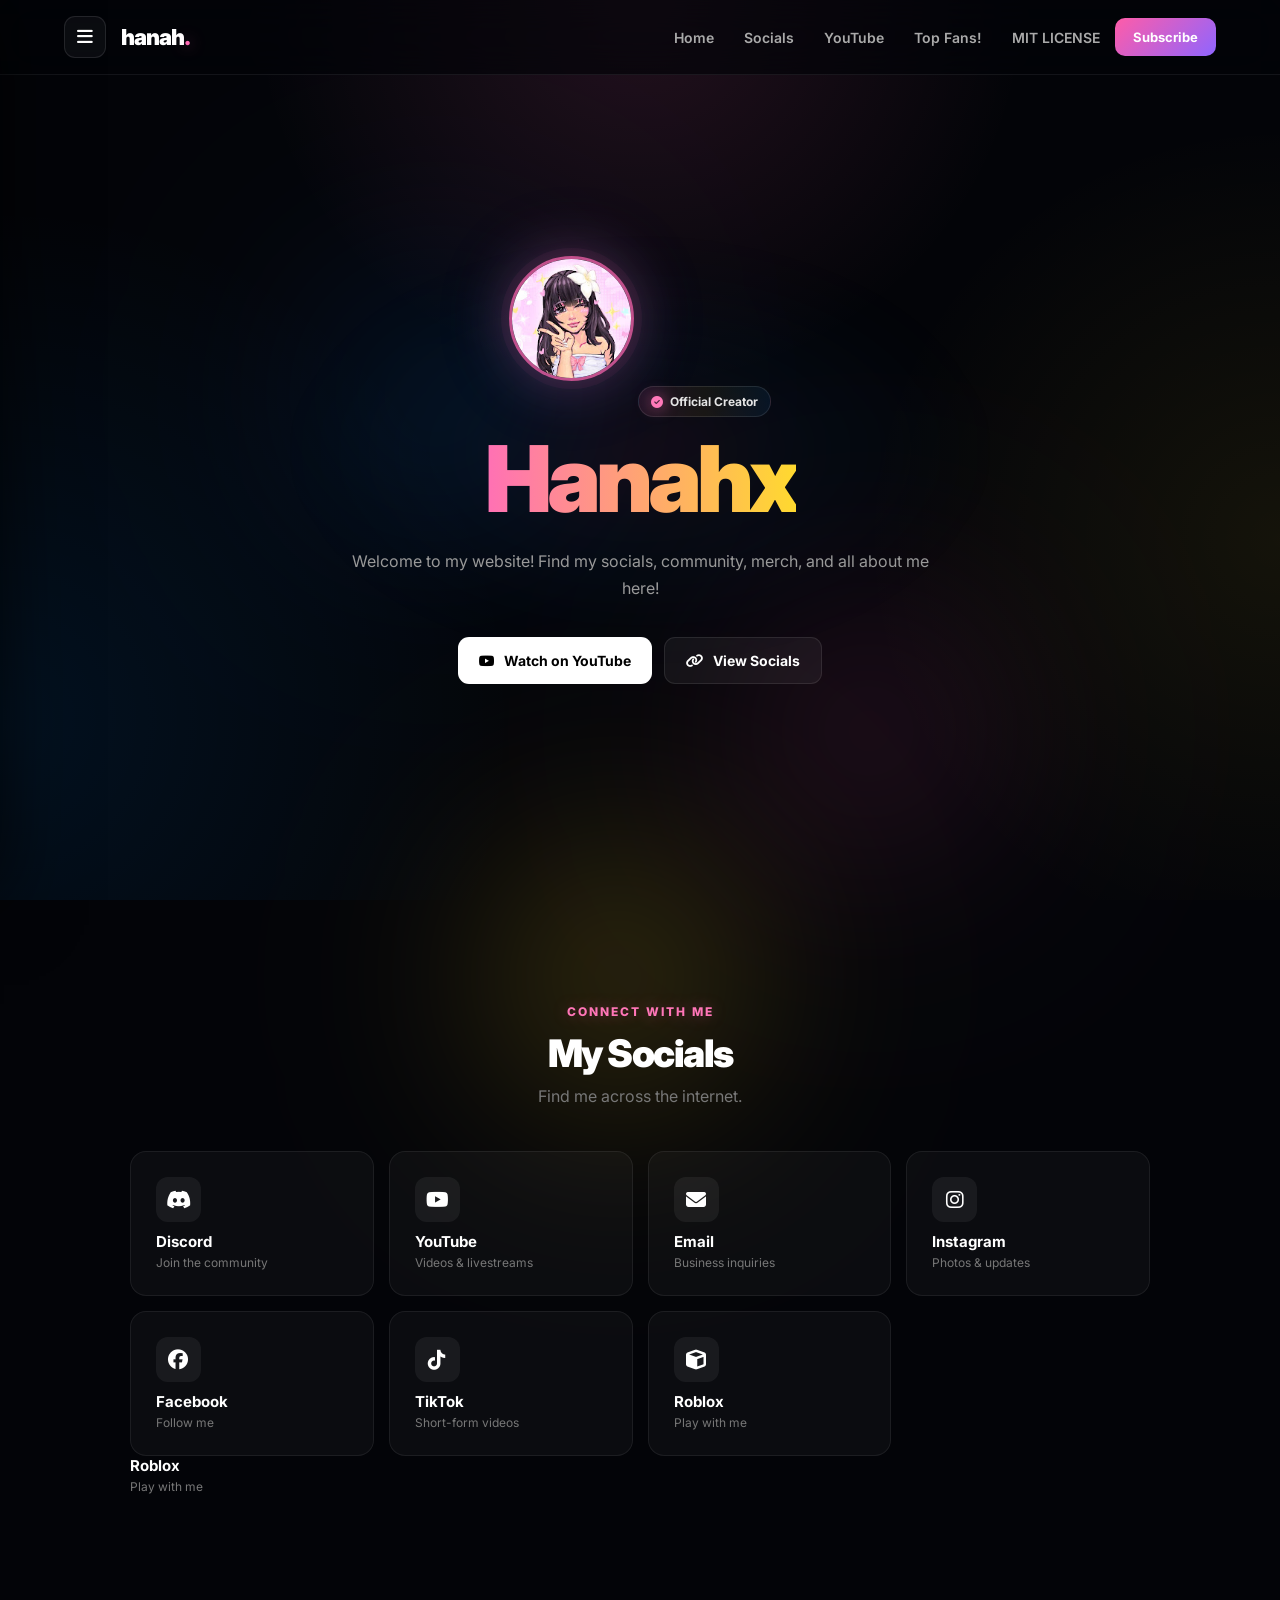
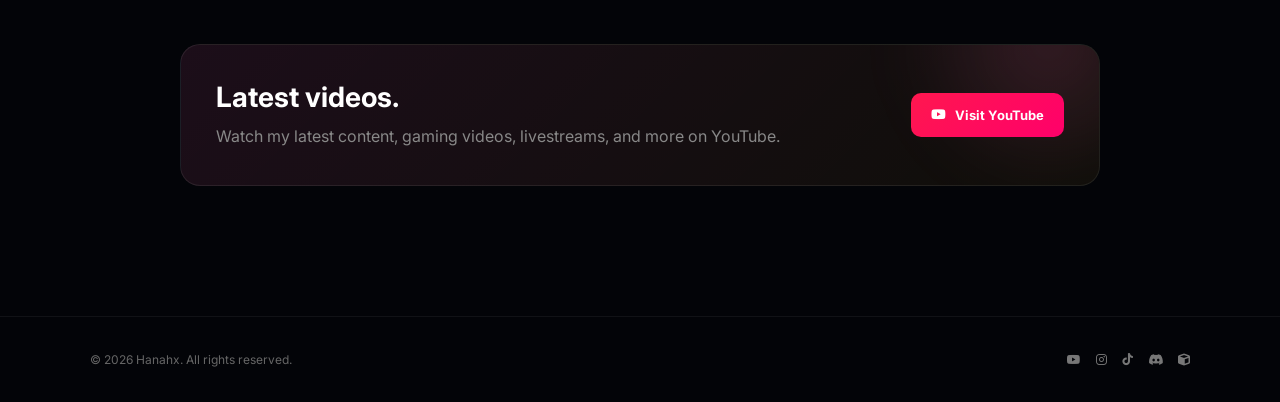
==== index.html @ cf58276e "Update index.html" ====
<!DOCTYPE html>
<html lang="en">
<head>
    <meta charset="UTF-8">
    <meta name="viewport" content="width=device-width, initial-scale=1.0">

    <title>Hanahx - Official Website</title>

    <!-- Font Awesome -->
    <link
        rel="stylesheet"
        href="https://cdnjs.cloudflare.com/ajax/libs/font-awesome/6.5.2/css/all.min.css"
    >

    <!-- Google Font -->
    <link rel="preconnect" href="https://fonts.googleapis.com">
    <link rel="preconnect" href="https://fonts.gstatic.com" crossorigin>

    <link
        href="https://fonts.googleapis.com/css2?family=Inter:wght@400;500;600;700;800;900&display=swap"
        rel="stylesheet"
    >

    <style>

        * {
            margin: 0;
            padding: 0;
            box-sizing: border-box;
        }

        html {
            scroll-behavior: smooth;
        }

        body {
            background: #030408;
            color: white;
            font-family: "Inter", Arial, sans-serif;
            overflow-x: hidden;
        }


        /* =========================================================
           ANIMATED COLOR BACKGROUND
        ========================================================= */

        body::before {
            content: "";
            position: fixed;
            inset: 0;
            z-index: -10;

            background:
                radial-gradient(
                    circle at 50% 0%,
                    rgba(255, 105, 180, 0.13),
                    transparent 35%
                ),
                radial-gradient(
                    circle at 0% 80%,
                    rgba(0, 140, 255, 0.10),
                    transparent 35%
                ),
                radial-gradient(
                    circle at 100% 60%,
                    rgba(255, 220, 40, 0.07),
                    transparent 30%
                ),
                #030408;
        }


        /* Moving ambient lights */

        .color-orb {
            position: fixed;
            width: 420px;
            height: 420px;

            border-radius: 50%;

            pointer-events: none;

            filter: blur(90px);

            opacity: 0.24;

            z-index: -5;

            mix-blend-mode: screen;

            will-change: transform;
        }


        .sakura-orb {
            background:
                radial-gradient(
                    circle,
                    rgba(255, 105, 180, 0.95),
                    rgba(255, 70, 160, 0.35),
                    transparent 70%
                );
        }


        .yellow-orb {
            background:
                radial-gradient(
                    circle,
                    rgba(255, 230, 55, 0.95),
                    rgba(255, 190, 0, 0.35),
                    transparent 70%
                );
        }


        .blue-orb {
            background:
                radial-gradient(
                    circle,
                    rgba(30, 150, 255, 0.95),
                    rgba(0, 90, 255, 0.35),
                    transparent 70%
                );
        }


        /* Fine grain */

        body::after {
            content: "";

            position: fixed;
            inset: 0;

            pointer-events: none;

            z-index: 999;

            opacity: 0.045;

            background-image:
                url("data:image/svg+xml,%3Csvg viewBox='0 0 200 200' xmlns='http://www.w3.org/2000/svg'%3E%3Cfilter id='noise'%3E%3CfeTurbulence type='fractalNoise' baseFrequency='.9' numOctaves='4' stitchTiles='stitch'/%3E%3C/filter%3E%3Crect width='100%25' height='100%25' filter='url(%23noise)' opacity='.035'/%3E%3C/svg%3E");
        }


        /* =========================================================
           NAVBAR
        ========================================================= */

        .navbar {
            position: fixed;

            top: 0;
            left: 0;

            width: 100%;
            height: 75px;

            display: flex;
            align-items: center;

            gap: 15px;

            padding: 0 5%;

            background: rgba(3, 4, 8, 0.66);

            backdrop-filter: blur(20px);
            -webkit-backdrop-filter: blur(20px);

            border-bottom: 1px solid rgba(255,255,255,0.07);

            z-index: 100;
        }


        .logo {
            font-size: 22px;

            font-weight: 900;

            letter-spacing: -1px;
        }


        .logo span {
            color: #ff69b4;

            text-shadow:
                0 0 15px rgba(255,105,180,0.8);
        }


        .nav-links {
            display: flex;

            gap: 30px;

            list-style: none;

            margin-left: auto;
        }


        .nav-links a {
            color: #aaa;

            text-decoration: none;

            font-size: 14px;

            font-weight: 600;

            transition: 0.25s ease;
        }


        .nav-links a:hover {
            color: white;

            text-shadow:
                0 0 15px rgba(255,255,255,0.35);
        }


        .nav-button {
            padding: 11px 18px;

            border-radius: 10px;

            background:
                linear-gradient(
                    135deg,
                    #ff5ca8,
                    #8f65ff,
                    #249cff
                );

            background-size: 200% 200%;

            color: white;

            text-decoration: none;

            font-size: 13px;

            font-weight: 700;

            transition: 0.3s ease;

            animation: buttonGradient 6s ease infinite;
        }


        .nav-button:hover {
            transform: translateY(-2px) scale(1.02);

            box-shadow:
                0 10px 35px rgba(255,105,180,0.22),
                0 0 25px rgba(40,150,255,0.15);
        }


        @keyframes buttonGradient {

            0% {
                background-position: 0% 50%;
            }

            50% {
                background-position: 100% 50%;
            }

            100% {
                background-position: 0% 50%;
            }

        }


        /* =========================================================
           MENU BUTTON
        ========================================================= */

        .menu-button {
            display: flex !important;

            align-items: center;
            justify-content: center;

            flex: 0 0 42px;

            width: 42px;
            height: 42px;

            padding: 0;

            border: 1px solid rgba(255,255,255,0.10);

            border-radius: 11px;

            background: rgba(255,255,255,0.045);

            color: white;

            cursor: pointer;

            font-size: 18px;

            transition: 0.25s ease;

            z-index: 101;
        }


        .menu-button:hover {
            background: rgba(255,105,180,0.12);

            border-color: rgba(255,105,180,0.45);

            color: #ff9acb;

            transform: translateY(-1px);
        }


        .menu-button:active {
            transform: scale(0.94);
        }


        /* =========================================================
           SIDEBAR
        ========================================================= */

        .sidebar-overlay {
            position: fixed;

            inset: 0;

            background: rgba(0,0,0,0.72);

            backdrop-filter: blur(7px);
            -webkit-backdrop-filter: blur(7px);

            opacity: 0;

            visibility: hidden;

            pointer-events: none;

            transition:
                opacity 0.3s ease,
                visibility 0.3s ease;

            z-index: 1000;
        }


        .sidebar-overlay.active {
            opacity: 1;

            visibility: visible;

            pointer-events: auto;
        }


        .sidebar {
            position: fixed;

            top: 0;
            left: 0;

            width: min(320px, 85vw);

            height: 100vh;
            height: 100dvh;

            padding: 24px 20px;

            background:
                radial-gradient(
                    circle at 0% 0%,
                    rgba(255,105,180,0.15),
                    transparent 32%
                ),
                radial-gradient(
                    circle at 100% 100%,
                    rgba(0,140,255,0.08),
                    transparent 35%
                ),
                #07080d;

            border-right: 1px solid rgba(255,105,180,0.20);

            box-shadow:
                20px 0 70px rgba(0,0,0,0.65);

            transform: translateX(-105%);

            transition:
                transform 0.35s cubic-bezier(.77,0,.18,1);

            z-index: 1001;

            display: flex;

            flex-direction: column;

            overflow-y: auto;
        }


        .sidebar.active {
            transform: translateX(0);
        }


        .sidebar-header {
            display: flex;

            align-items: center;

            justify-content: space-between;

            padding-bottom: 22px;

            border-bottom:
                1px solid rgba(255,255,255,0.07);
        }


        .sidebar-logo {
            font-size: 22px;

            font-weight: 900;

            letter-spacing: -1px;
        }


        .sidebar-logo span {
            color: #ff69b4;
        }


        .sidebar-close {
            width: 40px;
            height: 40px;

            border:
                1px solid rgba(255,255,255,0.08);

            border-radius: 10px;

            background:
                rgba(255,255,255,0.05);

            color: white;

            font-size: 17px;

            cursor: pointer;

            transition: 0.25s ease;
        }


        .sidebar-close:hover {
            background:
                rgba(255,70,120,0.12);

            border-color:
                rgba(255,105,180,0.35);

            color: #ff8fc5;
        }


        .sidebar-links {
            display: flex;

            flex-direction: column;

            gap: 8px;

            margin-top: 25px;
        }


        .sidebar-links a {
            display: flex;

            align-items: center;

            gap: 14px;

            padding: 14px 15px;

            border-radius: 11px;

            color: #aaa;

            text-decoration: none;

            font-size: 14px;

            font-weight: 600;

            transition: 0.25s ease;
        }


        .sidebar-links a i {
            width: 20px;

            text-align: center;

            transition: 0.25s ease;
        }


        .sidebar-links a:hover {
            color: white;

            background:
                linear-gradient(
                    90deg,
                    rgba(255,105,180,0.12),
                    rgba(30,150,255,0.07)
                );

            transform: translateX(4px);
        }


        .sidebar-links a:hover i {
            color: #ff79b9;

            transform: scale(1.1);
        }


        .sidebar-subscribe {
            margin-top: auto;

            display: flex;

            align-items: center;

            justify-content: center;

            gap: 9px;

            padding: 13px;

            border-radius: 11px;

            background:
                linear-gradient(
                    135deg,
                    #ff5ca8,
                    #8d65ff,
                    #249cff
                );

            background-size: 200% 200%;

            color: white;

            text-decoration: none;

            font-size: 13px;

            font-weight: 700;

            transition: 0.25s ease;

            animation: buttonGradient 6s ease infinite;
        }


        .sidebar-subscribe:hover {
            transform: translateY(-2px);

            box-shadow:
                0 10px 30px rgba(255,105,180,0.2);
        }


        /* =========================================================
           HERO
        ========================================================= */

        .hero {
            min-height: 100vh;

            display: flex;

            align-items: center;

            justify-content: center;

            text-align: center;

            padding: 120px 20px 80px;

            position: relative;

            overflow: hidden;
        }


        .hero::before {
            content: "";

            position: absolute;

            width: 700px;
            height: 400px;

            left: 50%;
            top: 50%;

            transform: translate(-50%, -50%);

            background:
                radial-gradient(
                    ellipse,
                    rgba(255,105,180,0.07),
                    rgba(30,150,255,0.04),
                    transparent 70%
                );

            filter: blur(30px);

            pointer-events: none;
        }


        .hero-content {
            max-width: 850px;

            animation:
                fadeUp 1s ease forwards;

            position: relative;

            z-index: 2;
        }


        .profile {
            width: 125px;
            height: 125px;

            border-radius: 50%;

            object-fit: cover;

            border:
                3px solid rgba(255,105,180,0.75);

            box-shadow:
                0 0 0 8px rgba(255,105,180,0.05),
                0 0 55px rgba(255,105,180,0.30),
                0 0 90px rgba(30,150,255,0.12);

            margin-bottom: 25px;

            transition:
                border-color 1s ease,
                box-shadow 1s ease;
        }


        .profile:hover {
            border-color: #ff9aca;

            box-shadow:
                0 0 0 8px rgba(255,105,180,0.07),
                0 0 75px rgba(255,105,180,0.42),
                0 0 100px rgba(30,150,255,0.20);
        }


        .verified {
            display: inline-flex;

            align-items: center;

            gap: 7px;

            padding: 7px 12px;

            border-radius: 999px;

            background:
                linear-gradient(
                    90deg,
                    rgba(255,105,180,0.09),
                    rgba(255,220,50,0.06),
                    rgba(30,150,255,0.08)
                );

            border:
                1px solid rgba(255,255,255,0.10);

            color: #e5e5e5;

            font-size: 12px;

            font-weight: 700;

            margin-bottom: 18px;
        }


        .verified i {
            color: #ff79b9;

            text-shadow:
                0 0 15px rgba(255,105,180,0.7);
        }


        .hero h1 {
            font-size:
                clamp(48px, 8vw, 92px);

            line-height: 0.95;

            font-weight: 900;

            letter-spacing: -5px;

            margin-bottom: 25px;
        }


        .hero h1 span {
            background:
                linear-gradient(
                    90deg,
                    #ff70b5,
                    #ffd92f,
                    #39aaff,
                    #ff70b5
                );

            background-size: 300% 100%;

            -webkit-background-clip: text;

            background-clip: text;

            color: transparent;

            animation:
                rainbowFlow 7s ease-in-out infinite;
        }


        @keyframes rainbowFlow {

            0% {
                background-position: 0% 50%;
            }

            50% {
                background-position: 100% 50%;
            }

            100% {
                background-position: 0% 50%;
            }

        }


        .hero p {
            color: #999;

            max-width: 600px;

            margin: auto;

            font-size: 16px;

            line-height: 1.7;
        }


        .hero-buttons {
            margin-top: 35px;

            display: flex;

            justify-content: center;

            gap: 12px;

            flex-wrap: wrap;
        }


        .primary-button,
        .secondary-button {
            display: inline-flex;

            align-items: center;

            gap: 9px;

            padding: 14px 21px;

            border-radius: 11px;

            text-decoration: none;

            font-size: 14px;

            font-weight: 700;

            transition: 0.3s ease;
        }


        .primary-button {
            background: white;

            color: black;
        }


        .primary-button:hover {
            transform: translateY(-3px);

            box-shadow:
                0 15px 35px rgba(255,255,255,0.12);
        }


        .secondary-button {
            background:
                rgba(255,255,255,0.05);

            color: white;

            border:
                1px solid rgba(255,255,255,0.09);
        }


        .secondary-button:hover {
            background:
                linear-gradient(
                    90deg,
                    rgba(255,105,180,0.10),
                    rgba(30,150,255,0.08)
                );

            border-color:
                rgba(255,255,255,0.16);

            transform: translateY(-3px);
        }


        /* =========================================================
           SOCIAL SECTION
        ========================================================= */

        .social-section {
            padding: 100px 7% 130px;

            max-width: 1200px;

            margin: auto;
        }


        .section-header {
            text-align: center;

            margin-bottom: 45px;
        }


        .section-header small {
            color: #ff76b8;

            font-size: 12px;

            font-weight: 800;

            letter-spacing: 2px;

            text-shadow:
                0 0 15px rgba(255,105,180,0.35);
        }


        .section-header h2 {
            margin-top: 10px;

            font-size: 38px;

            font-weight: 900;

            letter-spacing: -1.5px;
        }


        .section-header p {
            color: #777;

            margin-top: 10px;
        }


        .social-grid {
            display: grid;

            grid-template-columns:
                repeat(4, 1fr);

            gap: 15px;
        }


        .social-card {
            --card-color:
                rgba(255,105,180,0.7);

            position: relative;

            padding: 25px;

            min-height: 145px;

            display: flex;

            flex-direction: column;

            justify-content: space-between;

            text-decoration: none;

            color: white;

            background:
                rgba(255,255,255,0.035);

            border:
                1px solid rgba(255,255,255,0.07);

            border-radius: 16px;

            overflow: hidden;

            transition:
                transform 0.3s ease,
                border-color 0.3s ease,
                background 0.3s ease;
        }


        /* Individual card colors */

        .social-card:nth-child(1) {
            --card-color:
                rgba(88,101,242,0.8);
        }


        .social-card:nth-child(2) {
            --card-color:
                rgba(255,60,80,0.8);
        }


        .social-card:nth-child(3) {
            --card-color:
                rgba(255,220,50,0.8);
        }


        .social-card:nth-child(4) {
            --card-color:
                rgba(255,105,180,0.85);
        }


        .social-card:nth-child(5) {
            --card-color:
                rgba(40,130,255,0.85);
        }


        .social-card:nth-child(6) {
            --card-color:
                rgba(255,220,45,0.85);
        }


        .social-card:nth-child(7) {
            --card-color:
                rgba(30,150,255,0.85);
        }


        .social-card::before {
            content: "";

            position: absolute;

            width: 180px;
            height: 180px;

            right: -70px;
            bottom: -90px;

            background:
                radial-gradient(
                    circle,
                    var(--card-color),
                    transparent 70%
                );

            filter: blur(45px);

            opacity: 0;

            transition:
                opacity 0.45s ease,
                transform 0.45s ease;
        }


        .social-card:hover {
            transform: translateY(-7px);

            border-color:
                var(--card-color);

            background:
                rgba(255,255,255,0.055);

            box-shadow:
                0 15px 45px rgba(0,0,0,0.20);
        }


        .social-card:hover::before {
            opacity: 0.42;

            transform:
                scale(1.25)
                translate(-10px,-10px);
        }


        .social-icon {
            position: relative;

            z-index: 2;

            width: 45px;
            height: 45px;

            display: flex;

            align-items: center;

            justify-content: center;

            border-radius: 12px;

            background:
                rgba(255,255,255,0.06);

            font-size: 20px;

            transition:
                0.3s ease;
        }


        .social-card:hover .social-icon {
            background:
                var(--card-color);

            box-shadow:
                0 0 25px var(--card-color);

            transform: scale(1.06);
        }


        .social-info {
            position: relative;

            z-index: 2;
        }


        .social-info h3 {
            font-size: 15px;

            margin-bottom: 4px;
        }


        .social-info p {
            color: #777;

            font-size: 12px;
        }


        /* =========================================================
           YOUTUBE
        ========================================================= */

        .youtube-section {
            max-width: 1100px;

            margin: 0 auto;

            padding: 20px 7% 130px;
        }


        .youtube-box {
            position: relative;

            overflow: hidden;

            display: flex;

            align-items: center;

            justify-content: space-between;

            gap: 30px;

            padding: 35px;

            border-radius: 20px;

            background:
                linear-gradient(
                    135deg,
                    rgba(255,105,180,0.10),
                    rgba(255,220,40,0.05),
                    rgba(30,150,255,0.10),
                    rgba(255,255,255,0.025)
                );

            background-size: 300% 300%;

            border:
                1px solid rgba(255,255,255,0.08);

            animation:
                boxGradient 10s ease infinite;
        }


        @keyframes boxGradient {

            0% {
                background-position: 0% 50%;
            }

            50% {
                background-position: 100% 50%;
            }

            100% {
                background-position: 0% 50%;
            }

        }


        .youtube-box::before {
            content: "";

            position: absolute;

            width: 300px;
            height: 300px;

            right: -100px;
            top: -150px;

            background:
                radial-gradient(
                    circle,
                    rgba(255,105,180,0.16),
                    transparent 70%
                );

            filter: blur(30px);

            pointer-events: none;
        }


        .youtube-content {
            position: relative;

            z-index: 2;
        }


        .youtube-content h2 {
            font-size: 28px;

            margin-bottom: 10px;
        }


        .youtube-content p {
            color: #888;

            line-height: 1.6;

            max-width: 600px;
        }


        .youtube-button {
            position: relative;

            z-index: 2;

            white-space: nowrap;

            display: inline-flex;

            align-items: center;

            gap: 9px;

            padding: 14px 20px;

            border-radius: 10px;

            background:
                linear-gradient(
                    135deg,
                    #ff174f,
                    #ff006a
                );

            color: white;

            text-decoration: none;

            font-weight: 700;

            font-size: 13px;

            transition: 0.3s ease;
        }


        .youtube-button:hover {
            transform: translateY(-3px);

            box-shadow:
                0 15px 35px rgba(255,0,80,0.25);
        }


        /* =========================================================
           FOOTER
        ========================================================= */

        footer {
            border-top:
                1px solid rgba(255,255,255,0.06);

            padding: 35px 7%;

            display: flex;

            align-items: center;

            justify-content: space-between;

            color: #666;

            font-size: 12px;
        }


        .footer-socials {
            display: flex;

            gap: 15px;
        }


        .footer-socials a {
            color: #777;

            text-decoration: none;

            transition: 0.2s ease;
        }


        .footer-socials a:hover {
            color: #ff8bc3;

            text-shadow:
                0 0 15px rgba(255,105,180,0.45);
        }


        /* =========================================================
           ANIMATIONS
        ========================================================= */

        @keyframes fadeUp {

            from {
                opacity: 0;

                transform:
                    translateY(30px);
            }

            to {
                opacity: 1;

                transform:
                    translateY(0);
            }

        }


        .social-card {
            animation:
                fadeUp 0.7s ease both;
        }


        .social-card:nth-child(1) {
            animation-delay: .05s;
        }

        .social-card:nth-child(2) {
            animation-delay: .10s;
        }

        .social-card:nth-child(3) {
            animation-delay: .15s;
        }

        .social-card:nth-child(4) {
            animation-delay: .20s;
        }

        .social-card:nth-child(5) {
            animation-delay: .25s;
        }

        .social-card:nth-child(6) {
            animation-delay: .30s;
        }

        .social-card:nth-child(7) {
            animation-delay: .35s;
        }


        /* =========================================================
           PC
        ========================================================= */

        @media (min-width: 851px) {

            .navbar {
                padding: 0 5%;
            }

            .menu-button {
                order: 1;
            }

            .navbar .logo {
                order: 2;
            }

            .navbar .nav-links {
                order: 3;
            }

            .navbar .nav-button {
                order: 4;
            }

        }


        /* =========================================================
           TABLET / IPAD
        ========================================================= */

        @media (max-width: 850px) {

            .navbar {
                padding: 0 20px;
            }

            .nav-links {
                display: none !important;
            }

            .navbar .nav-button {
                margin-left: auto;
            }

            .social-grid {
                grid-template-columns:
                    repeat(2, 1fr);
            }

            .youtube-box {
                flex-direction: column;

                align-items: flex-start;
            }

            .youtube-button {
                width: 100%;

                justify-content: center;
            }

        }


        /* =========================================================
           MOBILE
        ========================================================= */

        @media (max-width: 520px) {

            .navbar {
                padding: 0 15px;

                gap: 10px;
            }

            .menu-button {
                width: 40px;

                height: 40px;

                flex-basis: 40px;
            }

            .logo {
                font-size: 20px;
            }

            .hero {
                padding-left: 20px;

                padding-right: 20px;
            }

            .hero h1 {
                letter-spacing: -3px;
            }

            .social-section {
                padding-left: 20px;

                padding-right: 20px;
            }

            .social-grid {
                grid-template-columns: 1fr;
            }

            .youtube-section {
                padding-left: 20px;

                padding-right: 20px;
            }

            .youtube-box {
                padding: 25px;
            }

            footer {
                flex-direction: column;

                gap: 20px;

                text-align: center;
            }

            .color-orb {
                width: 280px;

                height: 280px;

                filter: blur(70px);

                opacity: 0.20;
            }

        }

    </style>
</head>


<body>


    <!-- =========================================================
         MOVING COLOR LIGHTS
    ========================================================== -->

    <div class="color-orb sakura-orb" id="sakuraOrb"></div>
    <div class="color-orb yellow-orb" id="yellowOrb"></div>
    <div class="color-orb blue-orb" id="blueOrb"></div>


    <!-- =========================================================
         SIDEBAR
    ========================================================== -->

    <div
        class="sidebar-overlay"
        id="sidebarOverlay">
    </div>


    <aside
        class="sidebar"
        id="sidebar">

        <div class="sidebar-header">

            <div class="sidebar-logo">
                hanah<span>.</span>
            </div>

            <button
                class="sidebar-close"
                id="sidebarClose"
                aria-label="Close menu">

                <i class="fa-solid fa-xmark"></i>

            </button>

        </div>


        <nav class="sidebar-links">

            <a href="#home">

                <i class="fa-solid fa-house"></i>

                <span>Home</span>

            </a>


            <a href="#socials">

                <i class="fa-solid fa-share-nodes"></i>

                <span>Socials</span>

            </a>


            <a href="#youtube">

                <i class="fa-brands fa-youtube"></i>

                <span>YouTube</span>

            </a>


            <a href="./Fans.html">

                <i class="fa-solid fa-heart"></i>

                <span>Top Fans!</span>

            </a>

        </nav>


        <a
            class="sidebar-subscribe"
            href="https://www.youtube.com/@HanahxYoutube"
            target="_blank">

            <i class="fa-brands fa-youtube"></i>

            Subscribe

        </a>

    </aside>


    <!-- =========================================================
         NAVBAR
    ========================================================== -->

    <nav class="navbar">

        <button
            class="menu-button"
            id="menuButton"
            aria-label="Open menu"
            aria-expanded="false">

            <i class="fa-solid fa-bars"></i>

        </button>


        <div class="logo">
            hanah<span>.</span>
        </div>


        <ul class="nav-links">

            <li>
                <a href="#home">
                    Home
                </a>
            </li>

            <li>
                <a href="#socials">
                    Socials
                </a>
            </li>

            <li>
                <a href="#youtube">
                    YouTube
                </a>
            </li>

            <li>
                <a href="./Fans.html">
                    Top Fans!
                </a>
            </li>

            <li>
                <a href="./luxor.html">
                    MIT LICENSE
                </a>
            </li>

        </ul>


        <a
            class="nav-button"
            href="https://www.youtube.com/@HanahxYoutube"
            target="_blank">

            Subscribe

        </a>

    </nav>


    <!-- =========================================================
         HERO
    ========================================================== -->

    <main id="home">

        <section class="hero">

            <div class="hero-content">

                <img
                    class="profile"
                    src="hanah-profile.jpg"
                    alt="Hanahx profile picture"
                >


                <div class="verified">

                    <i class="fa-solid fa-circle-check"></i>

                    Official Creator

                </div>


                <h1>

                    <span>Hanahx</span>

                </h1>


                <p>

                    ​​Welcome to my website! Find my socials, community, merch, and all about me here!

                </p>


                <div class="hero-buttons">

                    <a
                        class="primary-button"
                        href="https://www.youtube.com/@HanahxYoutube"
                        target="_blank">

                        <i class="fa-brands fa-youtube"></i>

                        Watch on YouTube

                    </a>


                    <a
                        class="secondary-button"
                        href="#socials">

                        <i class="fa-solid fa-link"></i>

                        View Socials

                    </a>

                </div>

            </div>

        </section>


        <!-- =====================================================
             SOCIALS
        ====================================================== -->

        <section
            class="social-section"
            id="socials">

            <div class="section-header">

                <small>
                    CONNECT WITH ME
                </small>


                <h2>
                    My Socials
                </h2>


                <p>
                    Find me across the internet.
                </p>

            </div>


            <div class="social-grid">


                <!-- DISCORD -->

                <a
                    class="social-card"
                    href="https://discord.gg/Hq4cXTWCWh"
                    target="_blank">

                    <div class="social-icon">

                        <i class="fa-brands fa-discord"></i>

                    </div>


                    <div class="social-info">

                        <h3>
                            Discord
                        </h3>

                        <p>
                            Join the community
                        </p>

                    </div>

                </a>


                <!-- YOUTUBE -->

                <a
                    class="social-card"
                    href="https://www.youtube.com/@HanahxYoutube"
                    target="_blank">

                    <div class="social-icon">

                        <i class="fa-brands fa-youtube"></i>

                    </div>


                    <div class="social-info">

                        <h3>
                            YouTube
                        </h3>

                        <p>
                            Videos & livestreams
                        </p>

                    </div>

                </a>


                <!-- EMAIL -->

                <a
                    class="social-card"
                    href="mailto:Hanahxyoutube@gmail.com">

                    <div class="social-icon">

                        <i class="fa-solid fa-envelope"></i>

                    </div>


                    <div class="social-info">

                        <h3>
                            Email
                        </h3>

                        <p>
                            Business inquiries
                        </p>

                    </div>

                </a>


                <!-- INSTAGRAM -->

                <a
                    class="social-card"
                    href="https://instagram.com/yourgirlhanahx"
                    target="_blank">

                    <div class="social-icon">

                        <i class="fa-brands fa-instagram"></i>

                    </div>


                    <div class="social-info">

                        <h3>
                            Instagram
                        </h3>

                        <p>
                            Photos & updates
                        </p>

                    </div>

                </a>


                <!-- FACEBOOK -->

                <a
                    class="social-card"
                    href="https://facebook.com/profile.php?id=100063737641222"
                    target="_blank">

                    <div class="social-icon">

                        <i class="fa-brands fa-facebook"></i>

                    </div>


                    <div class="social-info">

                        <h3>
                            Facebook
                        </h3>

                        <p>
                            Follow me
                        </p>

                    </div>

                </a>


                <!-- TIKTOK -->

                <a
                    class="social-card"
                    href="https://tiktok.com/@yourgirlhanahx"
                    target="_blank">

                    <div class="social-icon">

                        <i class="fa-brands fa-tiktok"></i>

                    </div>


                    <div class="social-info">

                        <h3>
                            TikTok
                        </h3>

                        <p>
                            Short-form videos
                        </p>

                    </div>

                </a>


                <!-- ROBLOX -->

                <a

                    class="social-card"

                    href="https://www.roblox.com/users/4418117813/profile"

                    target="_blank">

                    <div class="social-icon">

                        <i class="fa-solid fa-cube"></i>

                    </div>

                    <div class="social-info">

                        <h3>

                            Roblox

                        </h3>

                        <p>

                            Play with me

                        </p>

                    </div>

                </a>

            </div>

                    <div class="social-info">

                        <h3>
                            Roblox
                        </h3>

                        <p>
                            Play with me
                        </p>

                    </div>

                </a>


            </div>

        </section>


        <!-- =====================================================
             YOUTUBE
        ====================================================== -->

        <section
            class="youtube-section"
            id="youtube">

            <div class="youtube-box">

                <div class="youtube-content">

                    <h2>
                        Latest videos.
                    </h2>


                    <p>

                        Watch my latest content, gaming videos,
                        livestreams, and more on YouTube.

                    </p>

                </div>


                <a
                    class="youtube-button"
                    href="https://www.youtube.com/@HanahxYoutube"
                    target="_blank">

                    <i class="fa-brands fa-youtube"></i>

                    Visit YouTube

                </a>

            </div>

        </section>

    </main>


    <!-- =========================================================
         FOOTER
    ========================================================== -->

    <footer>

        <span>
            © 2026 Hanahx. All rights reserved.
        </span>


        <div class="footer-socials">

            <a
                href="https://www.youtube.com/@HanahxYoutube"
                target="_blank">

                <i class="fa-brands fa-youtube"></i>

            </a>


            <a
                href="https://instagram.com/yourgirlhanahx"
                target="_blank">

                <i class="fa-brands fa-instagram"></i>

            </a>


            <a
                href="https://tiktok.com/@yourgirlhanahx"
                target="_blank">

                <i class="fa-brands fa-tiktok"></i>

            </a>


            <a
                href="https://discord.gg/Hq4cXTWCWh"
                target="_blank">

                <i class="fa-brands fa-discord"></i>

            </a>


            <a
                href="https://roblox.com/users/4418117813/profile"
                target="_blank">

                <i class="fa-solid fa-cube"></i>

            </a>

        </div>

    </footer>


    <!-- =========================================================
         JAVASCRIPT
    ========================================================== -->

    <script>

        /* =====================================================
           SIDEBAR
        ====================================================== */

        const menuButton =
            document.getElementById("menuButton");

        const sidebar =
            document.getElementById("sidebar");

        const sidebarClose =
            document.getElementById("sidebarClose");

        const sidebarOverlay =
            document.getElementById("sidebarOverlay");


        function openSidebar() {

            sidebar.classList.add("active");

            sidebarOverlay.classList.add("active");

            menuButton.setAttribute(
                "aria-expanded",
                "true"
            );

            document.body.style.overflow = "hidden";

        }


        function closeSidebar() {

            sidebar.classList.remove("active");

            sidebarOverlay.classList.remove("active");

            menuButton.setAttribute(
                "aria-expanded",
                "false"
            );

            document.body.style.overflow = "";

        }


        menuButton.addEventListener(
            "click",
            openSidebar
        );


        sidebarClose.addEventListener(
            "click",
            closeSidebar
        );


        sidebarOverlay.addEventListener(
            "click",
            closeSidebar
        );


        document
            .querySelectorAll(".sidebar-links a")
            .forEach(link => {

                link.addEventListener(
                    "click",
                    closeSidebar
                );

            });


        document.addEventListener(
            "keydown",
            event => {

                if (event.key === "Escape") {

                    closeSidebar();

                }

            }
        );


        /* =====================================================
           MOVING COLOR ORBS
        ====================================================== */

        const sakura =
            document.getElementById("sakuraOrb");

        const yellow =
            document.getElementById("yellowOrb");

        const blue =
            document.getElementById("blueOrb");


        let time = 0;


        function animateColors() {

            time += 0.003;


            /* Sakura */

            const sakuraX =
                50 +
                Math.sin(time * 1.05) * 38;

            const sakuraY =
                30 +
                Math.cos(time * 0.8) * 27;


            sakura.style.left =
                sakuraX + "%";

            sakura.style.top =
                sakuraY + "%";


            /* Yellow */

            const yellowX =
                50 +
                Math.cos(time * 0.72 + 2) * 43;

            const yellowY =
                55 +
                Math.sin(time * 0.95 + 1) * 35;


            yellow.style.left =
                yellowX + "%";

            yellow.style.top =
                yellowY + "%";


            /* Blue */

            const blueX =
                50 +
                Math.sin(time * 0.62 + 4) * 42;

            const blueY =
                55 +
                Math.cos(time * 0.88 + 3) * 36;


            blue.style.left =
                blueX + "%";

            blue.style.top =
                blueY + "%";


            /*
                Subtle brightness changes while
                the colors travel around the page.
            */

            const sakuraBrightness =
                0.19 +
                Math.abs(Math.sin(time * 1.3)) * 0.16;

            const yellowBrightness =
                0.17 +
                Math.abs(Math.cos(time * 1.1)) * 0.15;

            const blueBrightness =
                0.19 +
                Math.abs(Math.sin(time * 0.9)) * 0.16;


            sakura.style.opacity =
                sakuraBrightness;

            yellow.style.opacity =
                yellowBrightness;

            blue.style.opacity =
                blueBrightness;


            requestAnimationFrame(
                animateColors
            );

        }


        animateColors();


        /* =====================================================
           MOUSE COLOR INTERACTION
        ====================================================== */

        let mouseX = 50;
        let mouseY = 50;


        document.addEventListener(
            "mousemove",
            event => {

                mouseX =
                    (event.clientX /
                    window.innerWidth) * 100;

                mouseY =
                    (event.clientY /
                    window.innerHeight) * 100;

            }
        );


        /*
            Very subtle movement toward the cursor.
            This makes the colors feel alive without
            following the cursor directly.
        */

        let cursorTime = 0;


        function cursorGlow() {

            cursorTime += 0.01;


            sakura.style.transform =
                `translate(
                    ${Math.sin(cursorTime) * 8}px,
                    ${Math.cos(cursorTime * 0.8) * 8}px
                )`;


            yellow.style.transform =
                `translate(
                    ${Math.cos(cursorTime * 0.7) * 10}px,
                    ${Math.sin(cursorTime * 0.9) * 10}px
                )`;


            blue.style.transform =
                `translate(
                    ${Math.sin(cursorTime * 0.6) * 12}px,
                    ${Math.cos(cursorTime * 0.75) * 12}px
                )`;


            requestAnimationFrame(
                cursorGlow
            );

        }


        cursorGlow();

    </script>

</body>
</html>
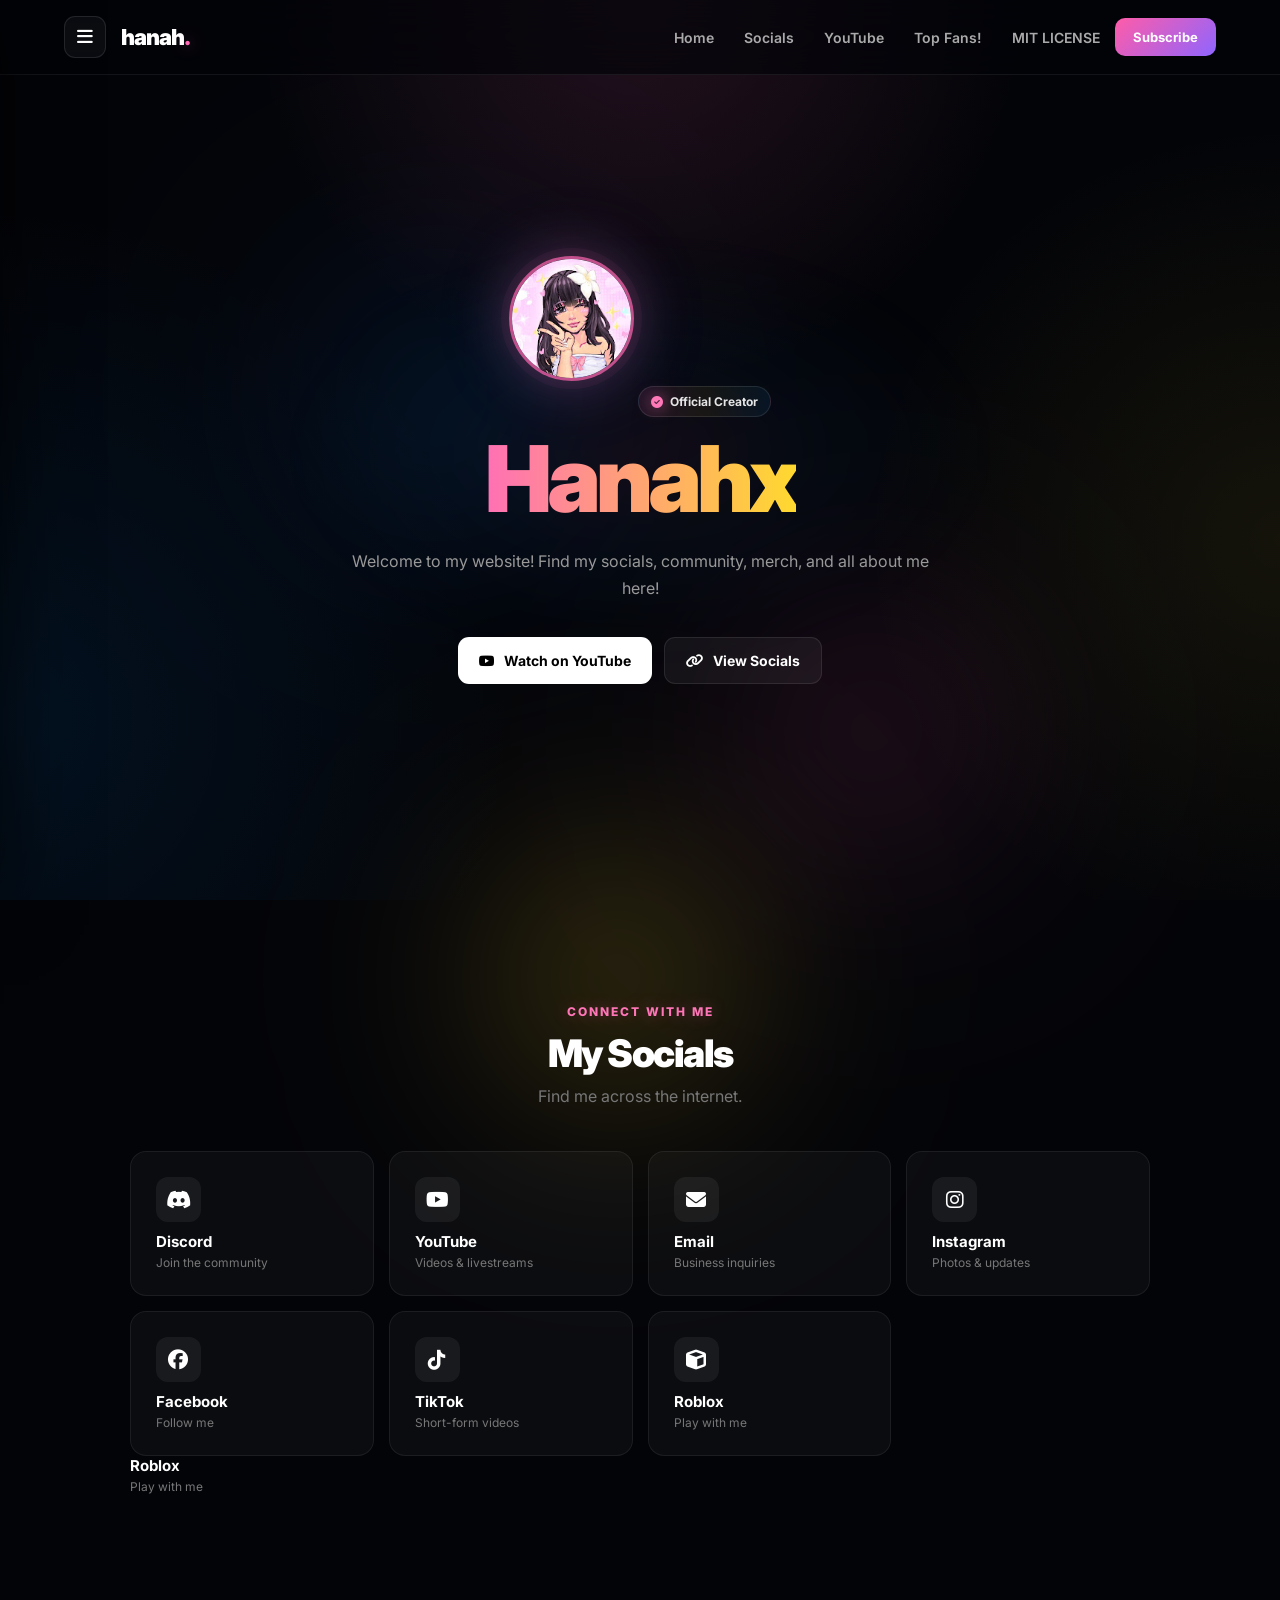
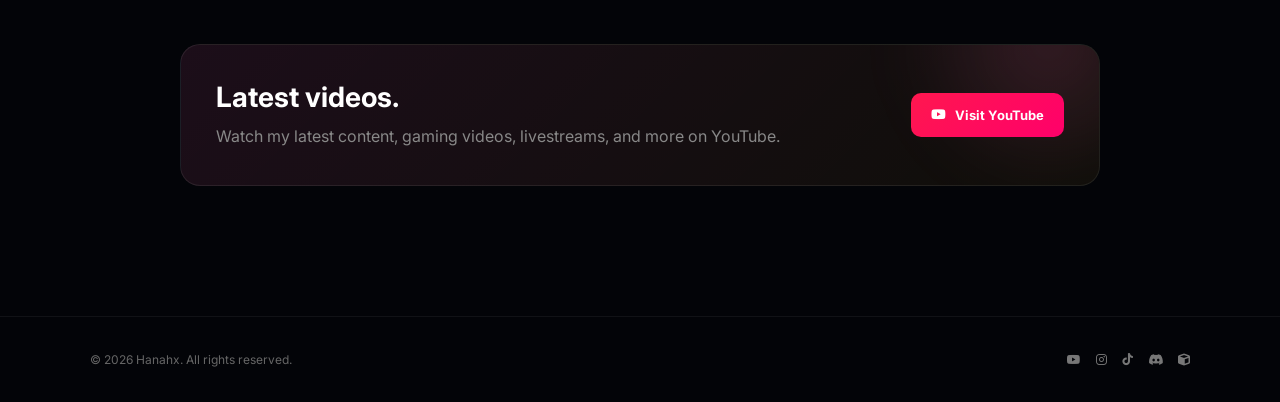
==== commit 08dc39d9: "Update index.html" ====
--- a/index.html
+++ b/index.html
@@ -1607,9 +1607,8 @@
                 <i class="fa-solid fa-heart"></i>
 
                 <span>Top Fans!</span>
-
             </a>
-
+<!-- MIT LICENSE --> <a href="./luxor.html"> <i class="fa-solid fa-scale-balanced"></i> <span>MIT License</span> </a>
         </nav>
 
 
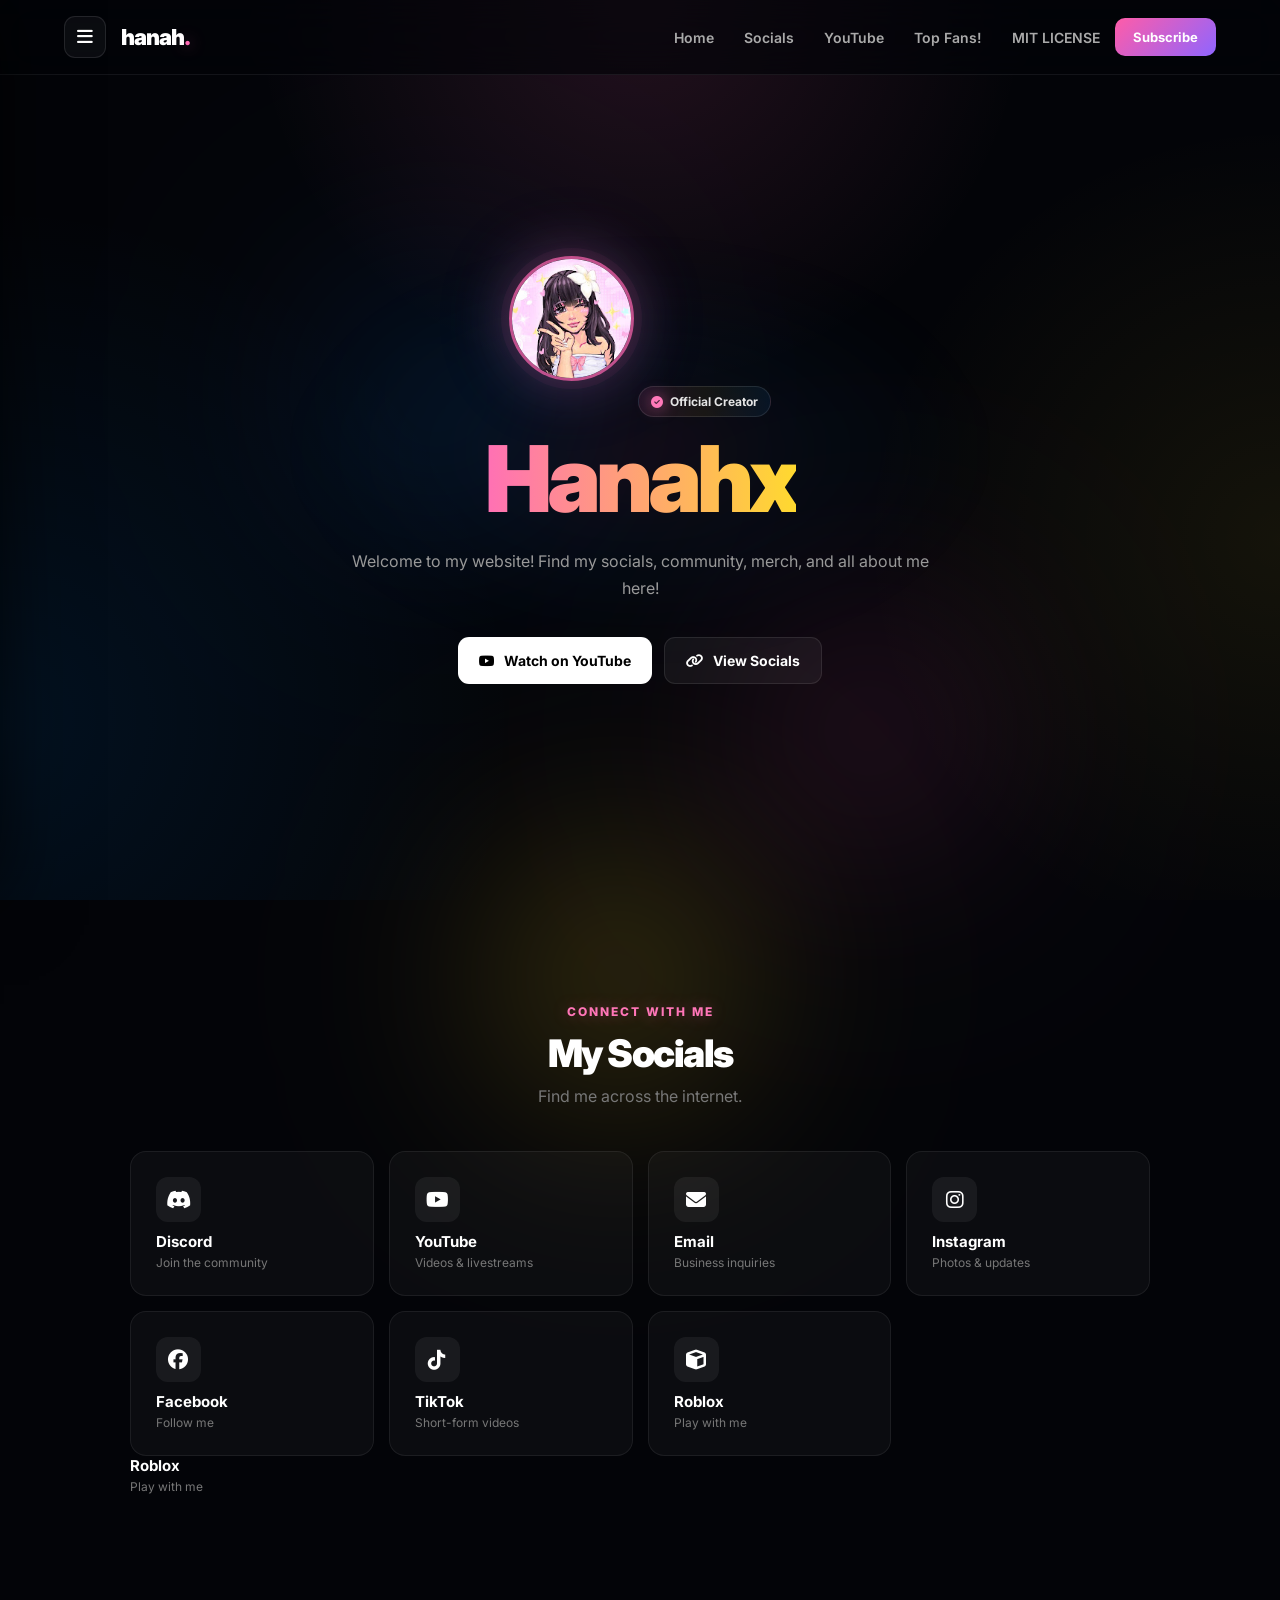
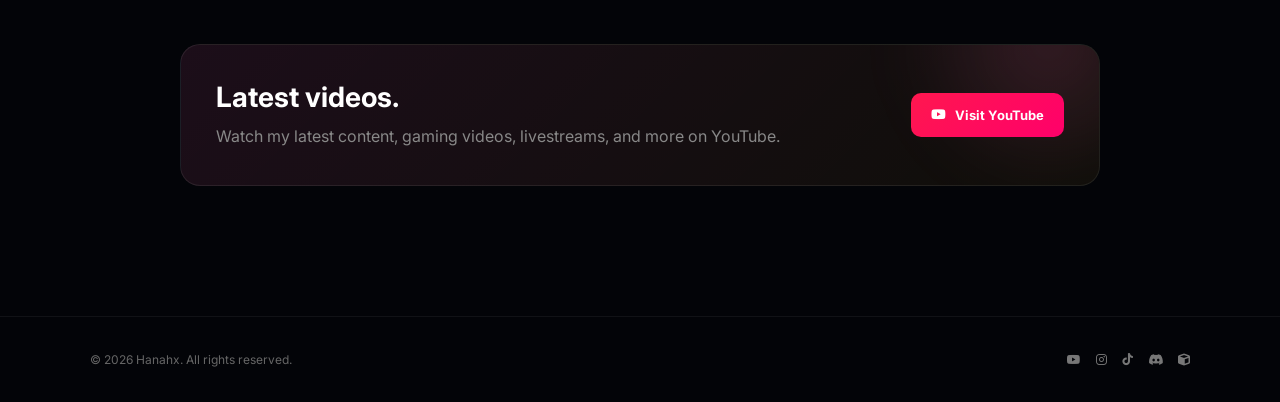
==== commit d875367b: "dsadas dsadas" ====
--- a/index.html
+++ b/index.html
@@ -6,7 +6,7 @@
 
     <title>Hanahx - Official Website</title>
 
-    <!-- Font Awesome -->
+    
     <link
         rel="stylesheet"
         href="https://cdnjs.cloudflare.com/ajax/libs/font-awesome/6.5.2/css/all.min.css"
@@ -41,9 +41,7 @@
         }
 
 
-        /* =========================================================
-           ANIMATED COLOR BACKGROUND
-        ========================================================= */
+        
 
         body::before {
             content: "";
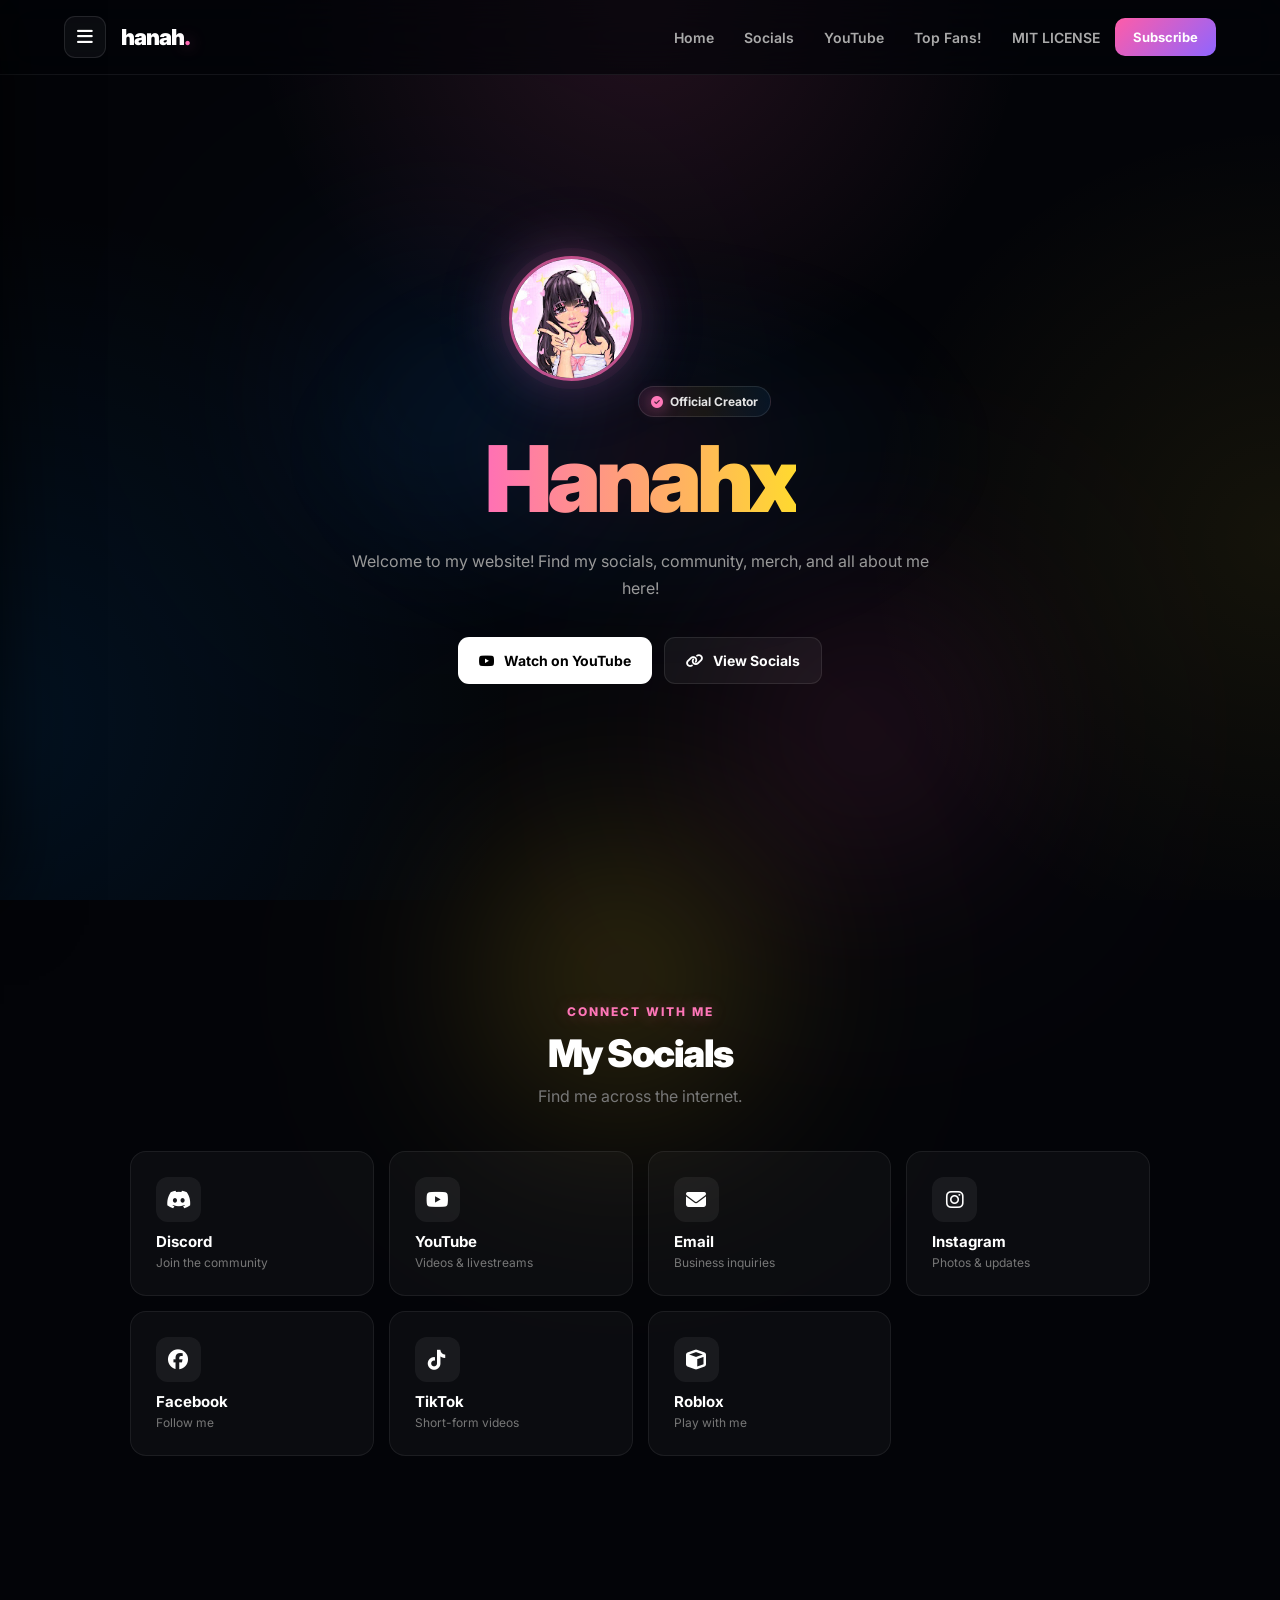
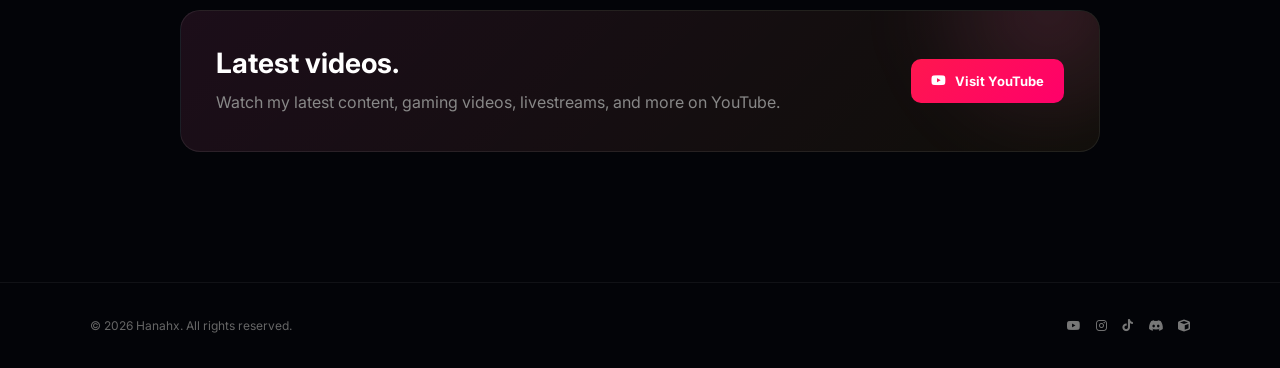
==== commit b3f7cec5: "Update index.html" ====
--- a/index.html
+++ b/index.html
@@ -2006,11 +2006,11 @@
                     <div class="social-info">
 
                         <h3>
-                            Roblox
+                            
                         </h3>
 
                         <p>
-                            Play with me
+                            
                         </p>
 
                     </div>
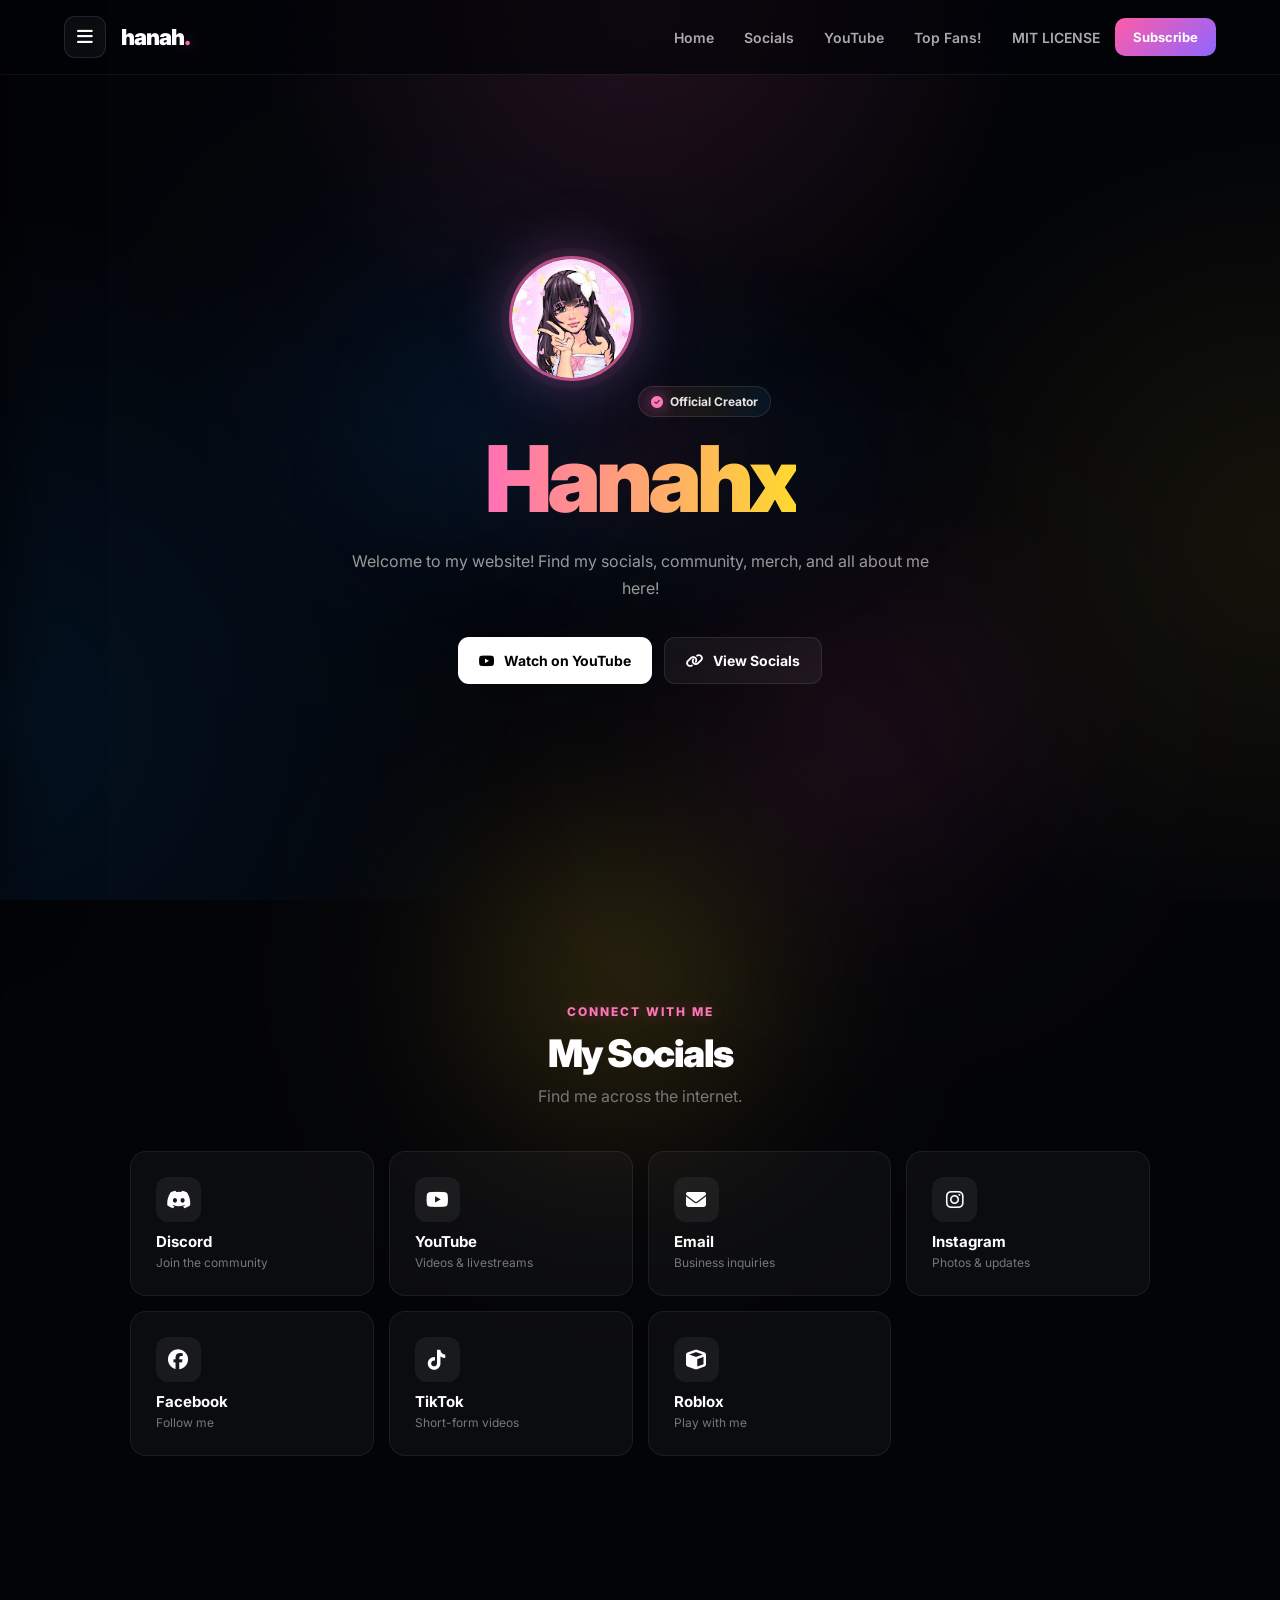
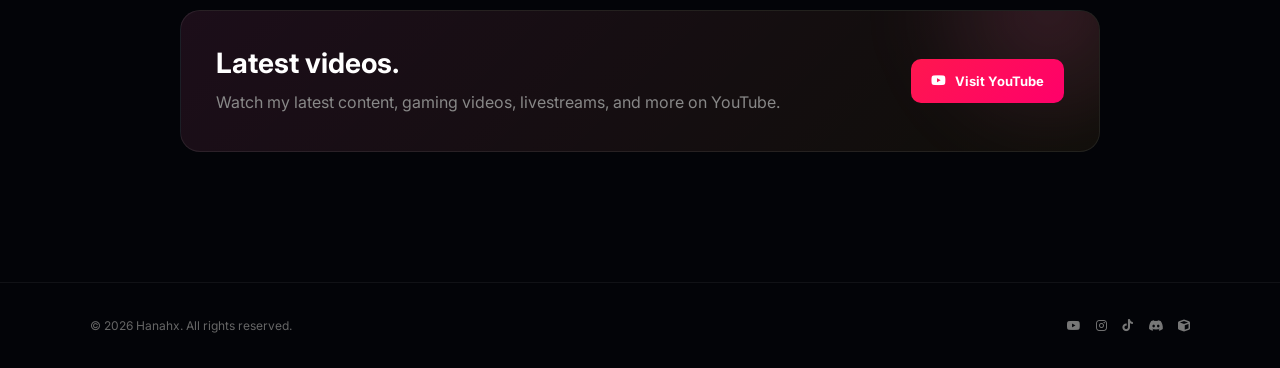
==== commit d6a919ce: "dada das" ====
--- a/index.html
+++ b/index.html
@@ -1621,6 +1621,13 @@
 
         </a>
 
+        <a href="./ABOUTME.html">
+
+                <i class="fa-solid fa-heart"></i>
+
+                <span>About me *In Testing* </span>
+            </a>
+
     </aside>
 
 
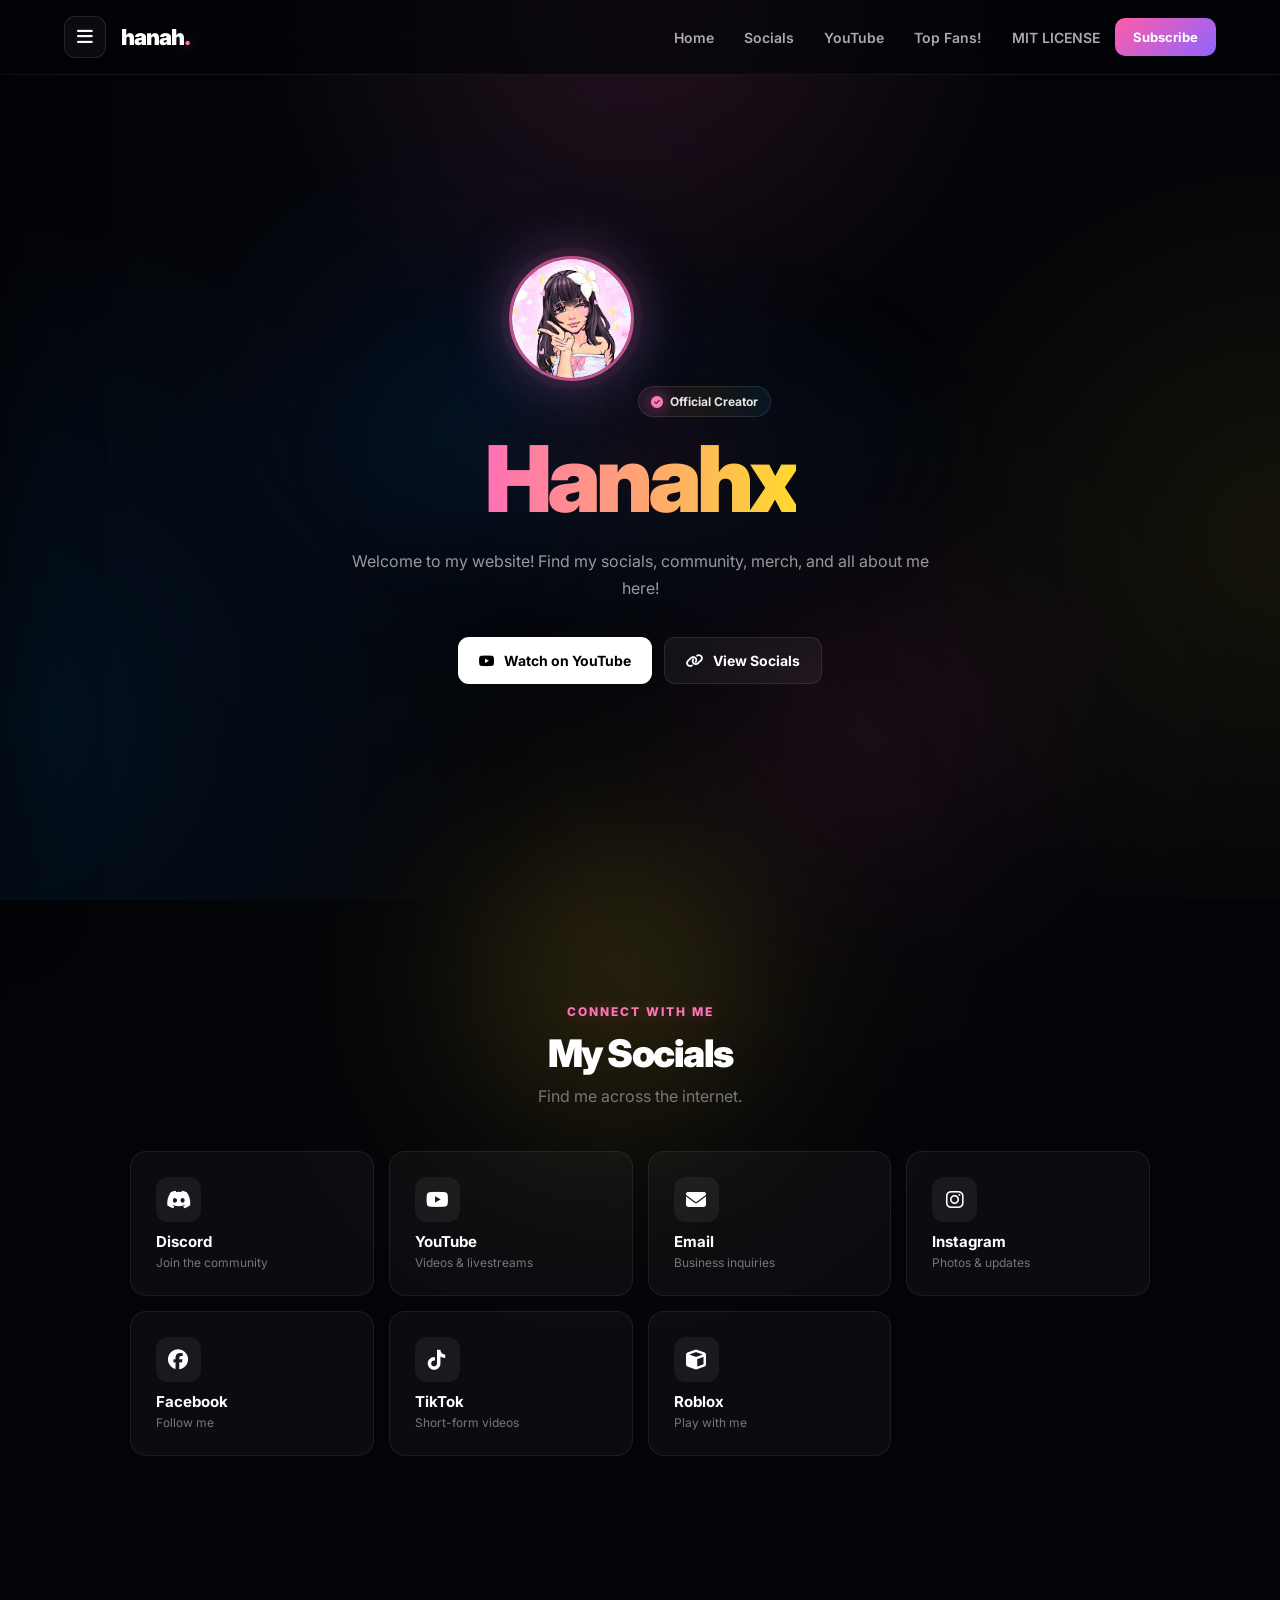
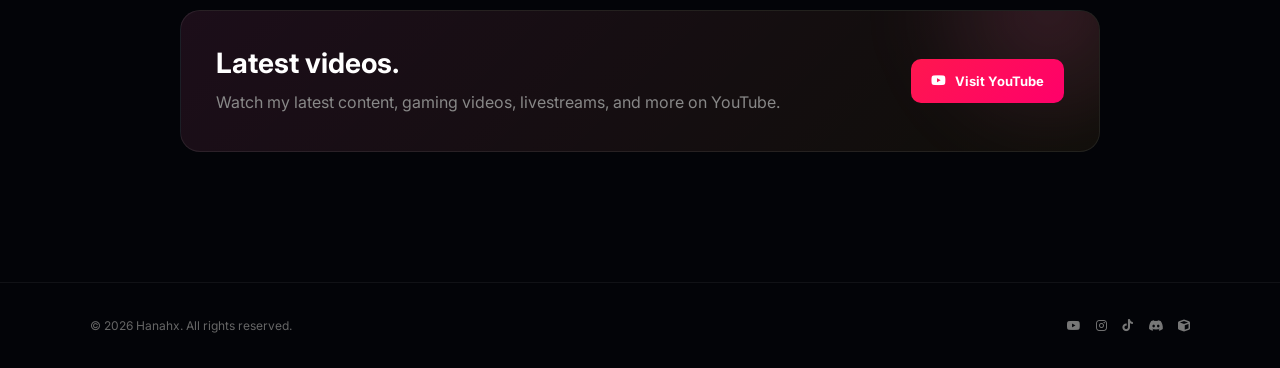
==== commit 7a4cbb3e: "Update index.html" ====
--- a/index.html
+++ b/index.html
@@ -1523,11 +1523,95 @@
 
         }
 
-    </style>
+    
+/* Falling cherry blossom leaves */
+#petal-layer {
+    position: fixed;
+    inset: 0;
+    width: 100%;
+    height: 100%;
+    pointer-events: none;
+    overflow: hidden;
+    z-index: 9999;
+}
+
+.cherry-leaf {
+    position: absolute;
+    top: -30px;
+    width: 12px;
+    height: 9px;
+    border-radius: 85% 15% 85% 15%;
+    background: linear-gradient(
+        135deg,
+        #fff0f7 0%,
+        #ffc4dc 45%,
+        #ff82b5 100%
+    );
+    box-shadow:
+        0 0 7px rgba(255, 160, 205, 0.65),
+        0 0 14px rgba(255, 105, 180, 0.28);
+    opacity: 0.9;
+    will-change: transform, opacity;
+    animation: cherryLeafFall var(--fall-time) linear forwards;
+}
+
+.cherry-leaf::after {
+    content: "";
+    position: absolute;
+    width: 3px;
+    height: 3px;
+    right: 1px;
+    top: 2px;
+    border-radius: 50%;
+    background: rgba(255, 92, 165, 0.75);
+}
+
+@keyframes cherryLeafFall {
+    0% {
+        transform:
+            translate3d(0, -5vh, 0)
+            rotate(0deg)
+            scale(var(--scale));
+        opacity: 0;
+    }
+
+    8% {
+        opacity: var(--opacity);
+    }
+
+    35% {
+        transform:
+            translate3d(var(--drift-a), 35vh, 0)
+            rotate(145deg)
+            scale(var(--scale));
+    }
+
+    68% {
+        transform:
+            translate3d(var(--drift-b), 70vh, 0)
+            rotate(285deg)
+            scale(var(--scale));
+    }
+
+    92% {
+        opacity: var(--opacity);
+    }
+
+    100% {
+        transform:
+            translate3d(var(--drift-c), 108vh, 0)
+            rotate(430deg)
+            scale(var(--scale));
+        opacity: 0;
+    }
+}
+
+</style>
 </head>
 
 
 <body>
+    <div id="petal-layer" aria-hidden="true"></div>
 
 
     <!-- =========================================================
@@ -2420,5 +2504,61 @@
 
     </script>
 
+
+<script>
+/* Cherry blossom leaves — one at a time */
+(() => {
+    const layer = document.getElementById("petal-layer");
+    if (!layer) return;
+
+    const MAX_LEAVES = 22;
+
+    function createCherryLeaf() {
+        if (document.hidden || layer.children.length >= MAX_LEAVES) return;
+
+        const leaf = document.createElement("span");
+        leaf.className = "cherry-leaf";
+
+        const startX = Math.random() * 100;
+        const scale = 0.55 + Math.random() * 0.8;
+        const fallTime = 7 + Math.random() * 6;
+        const opacity = 0.65 + Math.random() * 0.3;
+
+        leaf.style.left = startX + "vw";
+        leaf.style.setProperty("--scale", scale.toFixed(2));
+        leaf.style.setProperty("--fall-time", fallTime.toFixed(2) + "s");
+        leaf.style.setProperty("--opacity", opacity.toFixed(2));
+
+        leaf.style.setProperty(
+            "--drift-a",
+            (Math.random() * 18 - 9).toFixed(1) + "vw"
+        );
+
+        leaf.style.setProperty(
+            "--drift-b",
+            (Math.random() * 30 - 15).toFixed(1) + "vw"
+        );
+
+        leaf.style.setProperty(
+            "--drift-c",
+            (Math.random() * 42 - 21).toFixed(1) + "vw"
+        );
+
+        layer.appendChild(leaf);
+
+        leaf.addEventListener(
+            "animationend",
+            () => leaf.remove(),
+            { once: true }
+        );
+    }
+
+    createCherryLeaf();
+
+    // Only one new leaf is created at a time.
+    setInterval(createCherryLeaf, 650);
+})();
+</script>
+
 </body>
 </html>
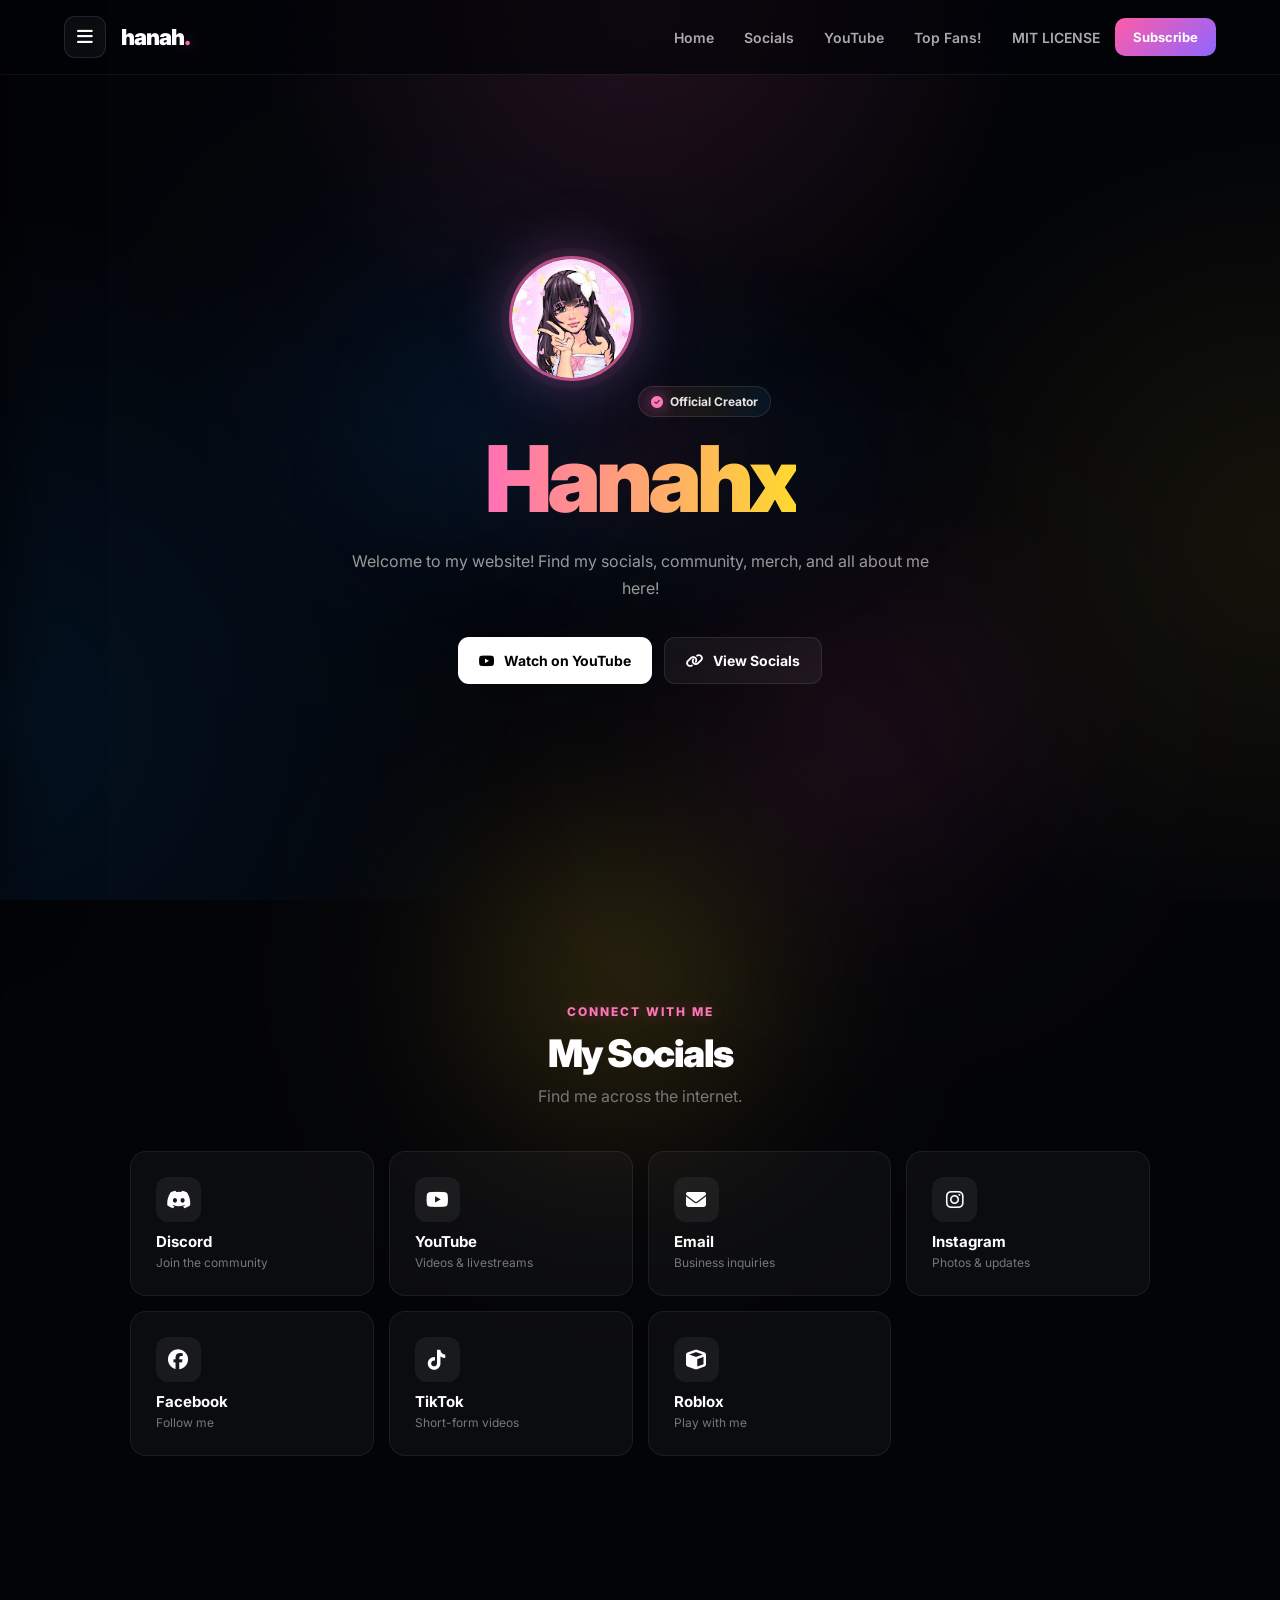
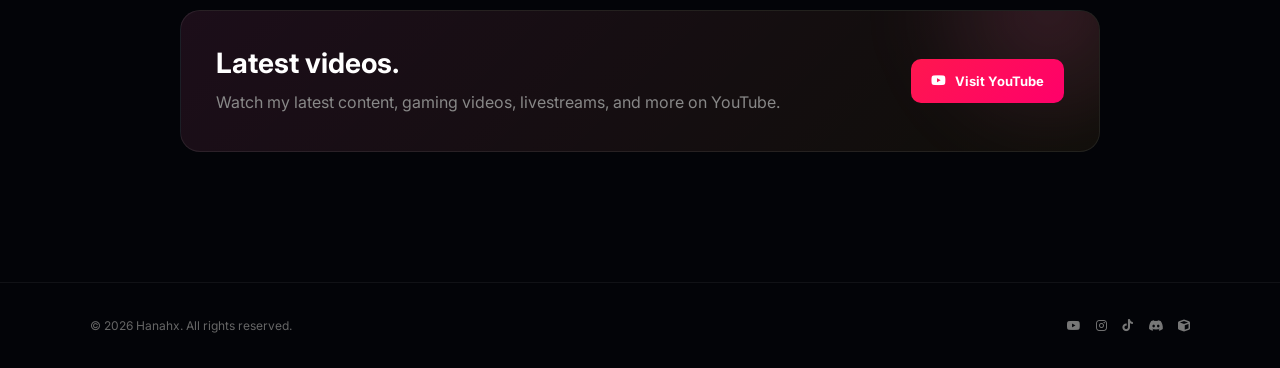
==== commit b9c7bc05: "s" ====
--- a/index.html
+++ b/index.html
@@ -1688,9 +1688,17 @@
 
                 <i class="fa-solid fa-heart"></i>
 
-                <span>Top Fans!</span>
+                <span>Whack a hanah</span>
             </a>
-<!-- MIT LICENSE --> <a href="./luxor.html"> <i class="fa-solid fa-scale-balanced"></i> <span>MIT License</span> </a>
+<!-- MIT LICENSE --> <a href="./luxor.html"> <i class="fa-solid fa-scale-balanced"></i> <span>Whack a hanah</span> </a>
+
+               <a href="./whackahanah.html">
+
+                <i class="fa-regular fa-hammer"></i>
+
+                <span>Whack a hanah</span>
+            </a>
+<!-- MIT LICENSE --> <a href="./whackahanah.html"> <i class="fa-solid fa-scale-balanced"></i> <span>Whack a hanah</span> </a>
         </nav>
 
 
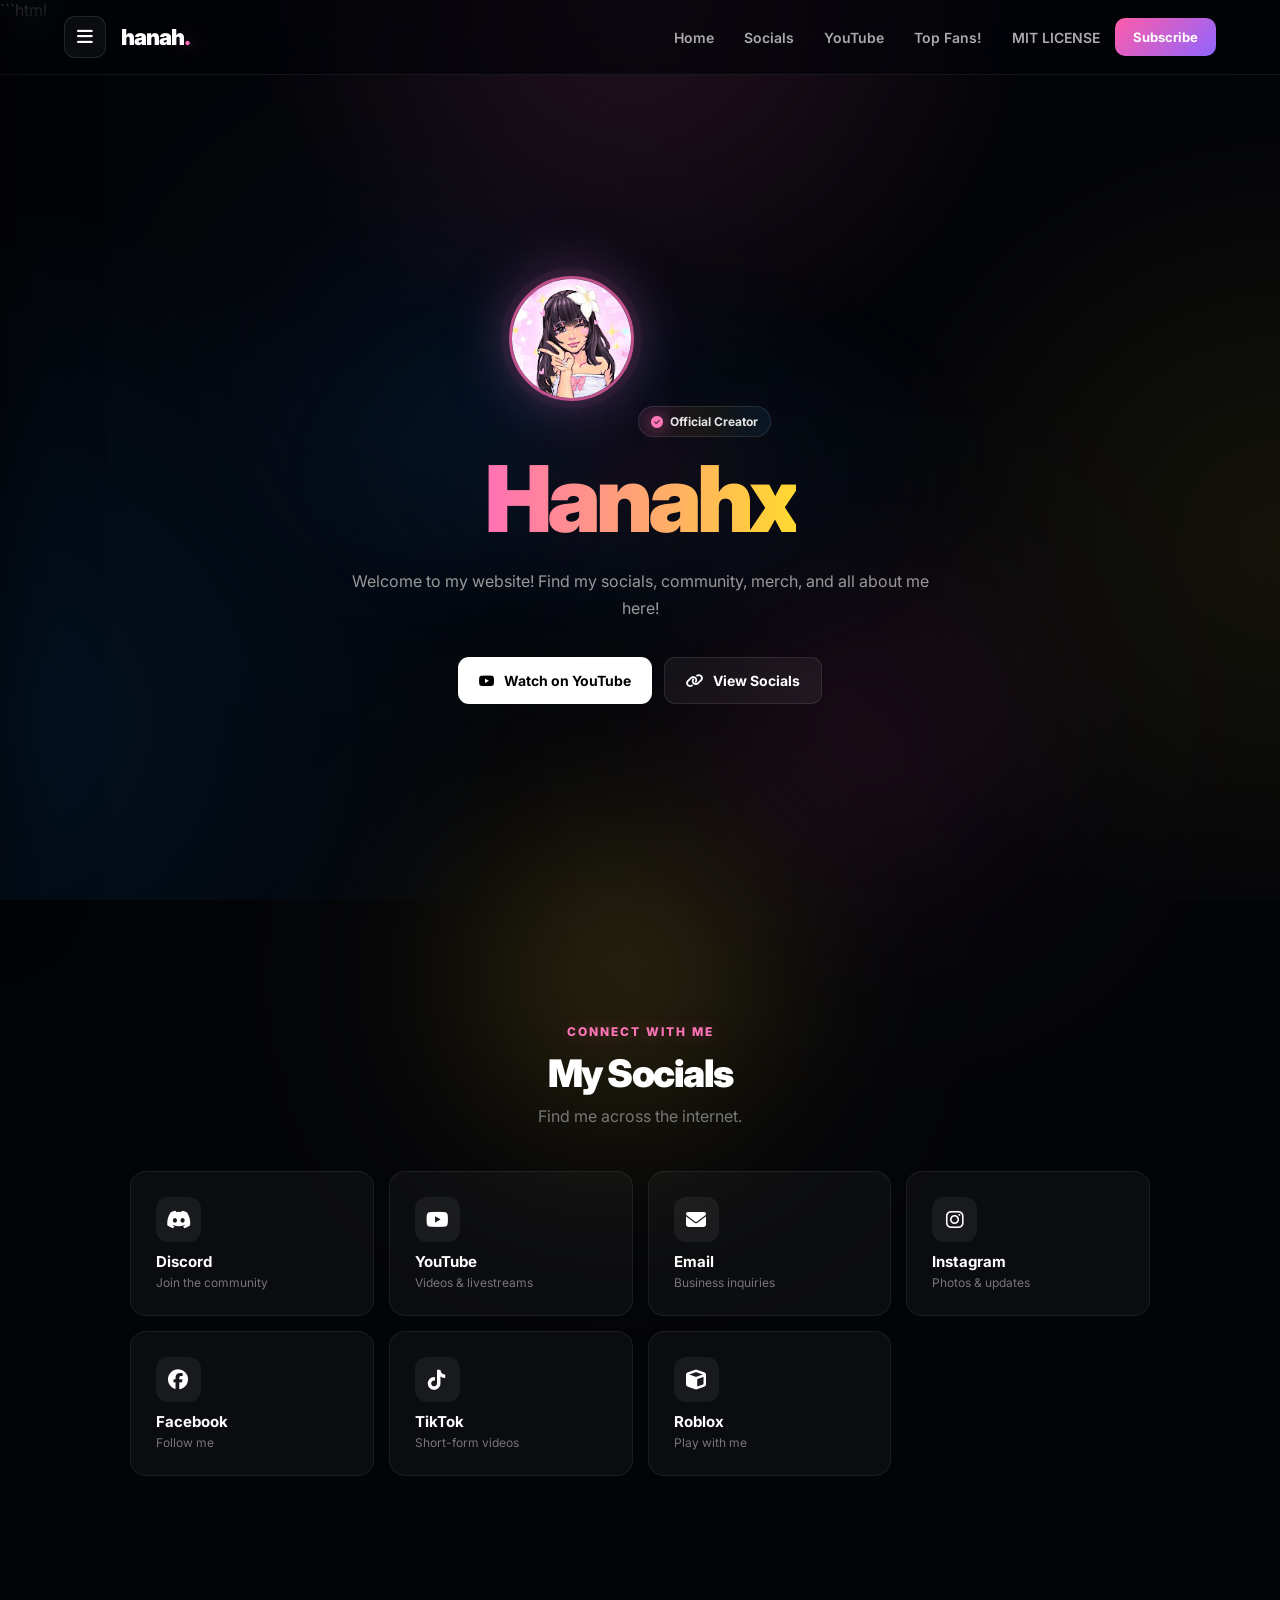
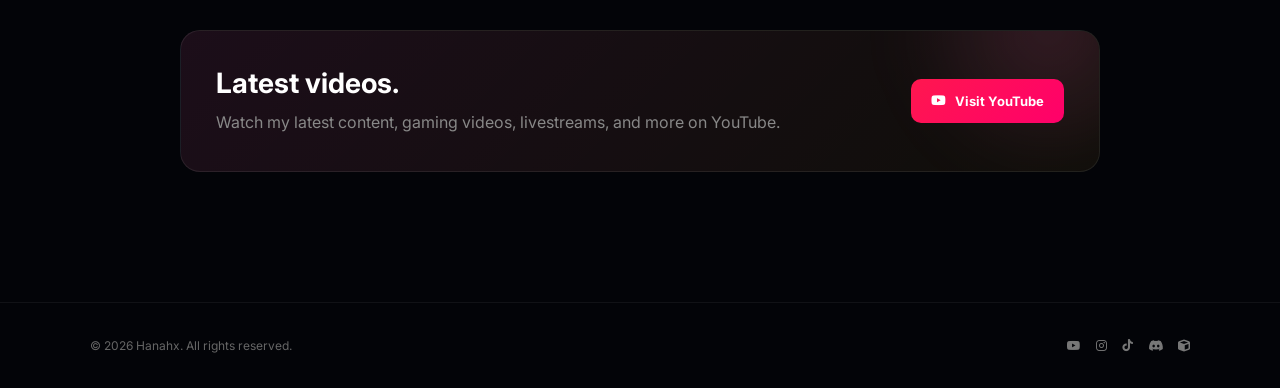
==== commit b67f2c41: "Update index.html" ====
--- a/index.html
+++ b/index.html
@@ -1627,100 +1627,91 @@
          SIDEBAR
     ========================================================== -->
 
-    <div
-        class="sidebar-overlay"
-        id="sidebarOverlay">
+    ```html
+<div
+    class="sidebar-overlay"
+    id="sidebarOverlay">
+</div>
+
+<aside
+    class="sidebar"
+    id="sidebar">
+
+    <div class="sidebar-header">
+
+        <div class="sidebar-logo">
+            hanah<span>.</span>
+        </div>
+
+        <button
+            class="sidebar-close"
+            id="sidebarClose"
+            aria-label="Close menu">
+
+            <i class="fa-solid fa-xmark"></i>
+
+        </button>
+
     </div>
 
-
-    <aside
-        class="sidebar"
-        id="sidebar">
-
-        <div class="sidebar-header">
-
-            <div class="sidebar-logo">
-                hanah<span>.</span>
-            </div>
-
-            <button
-                class="sidebar-close"
-                id="sidebarClose"
-                aria-label="Close menu">
-
-                <i class="fa-solid fa-xmark"></i>
-
-            </button>
-
-        </div>
-
-
-        <nav class="sidebar-links">
-
-            <a href="#home">
-
-                <i class="fa-solid fa-house"></i>
-
-                <span>Home</span>
-
-            </a>
-
-
-            <a href="#socials">
-
-                <i class="fa-solid fa-share-nodes"></i>
-
-                <span>Socials</span>
-
-            </a>
-
-
-            <a href="#youtube">
-
-                <i class="fa-brands fa-youtube"></i>
-
-                <span>YouTube</span>
-
-            </a>
-
-
-            <a href="./Fans.html">
-
-                <i class="fa-solid fa-heart"></i>
-
-                <span>Whack a hanah</span>
-            </a>
-<!-- MIT LICENSE --> <a href="./luxor.html"> <i class="fa-solid fa-scale-balanced"></i> <span>Whack a hanah</span> </a>
-
-               <a href="./whackahanah.html">
-
-                <i class="fa-regular fa-hammer"></i>
-
-                <span>Whack a hanah</span>
-            </a>
-<!-- MIT LICENSE --> <a href="./whackahanah.html"> <i class="fa-solid fa-scale-balanced"></i> <span>Whack a hanah</span> </a>
-        </nav>
-
-
-        <a
-            class="sidebar-subscribe"
-            href="https://www.youtube.com/@HanahxYoutube"
-            target="_blank">
+    <nav class="sidebar-links">
+
+        <a href="#home">
+
+            <i class="fa-solid fa-house"></i>
+
+            <span>Home</span>
+
+        </a>
+
+        <a href="#socials">
+
+            <i class="fa-solid fa-share-nodes"></i>
+
+            <span>Socials</span>
+
+        </a>
+
+        <a href="#youtube">
 
             <i class="fa-brands fa-youtube"></i>
 
-            Subscribe
+            <span>YouTube</span>
 
         </a>
 
-        <a href="./ABOUTME.html">
-
-                <i class="fa-solid fa-heart"></i>
-
-                <span>About me *In Testing* </span>
-            </a>
-
-    </aside>
+        <a href="./Fans.html">
+
+            <i class="fa-solid fa-heart"></i>
+
+            <span>Top fans</span>
+
+        </a>
+
+        <a href="./whackahanah.html">
+
+            <i class="fa-solid fa-hammer"></i>
+
+            <span>Whack a Hanah</span>
+
+        </a>
+
+    </nav>
+
+    <a
+        class="sidebar-subscribe"
+        href="https://www.youtube.com/@HanahxYoutube"
+        target="_blank"
+        rel="noopener noreferrer">
+
+        <i class="fa-brands fa-youtube"></i>
+
+        Subscribe
+
+    </a>
+
+</aside>
+
 
 
     <!-- =========================================================
